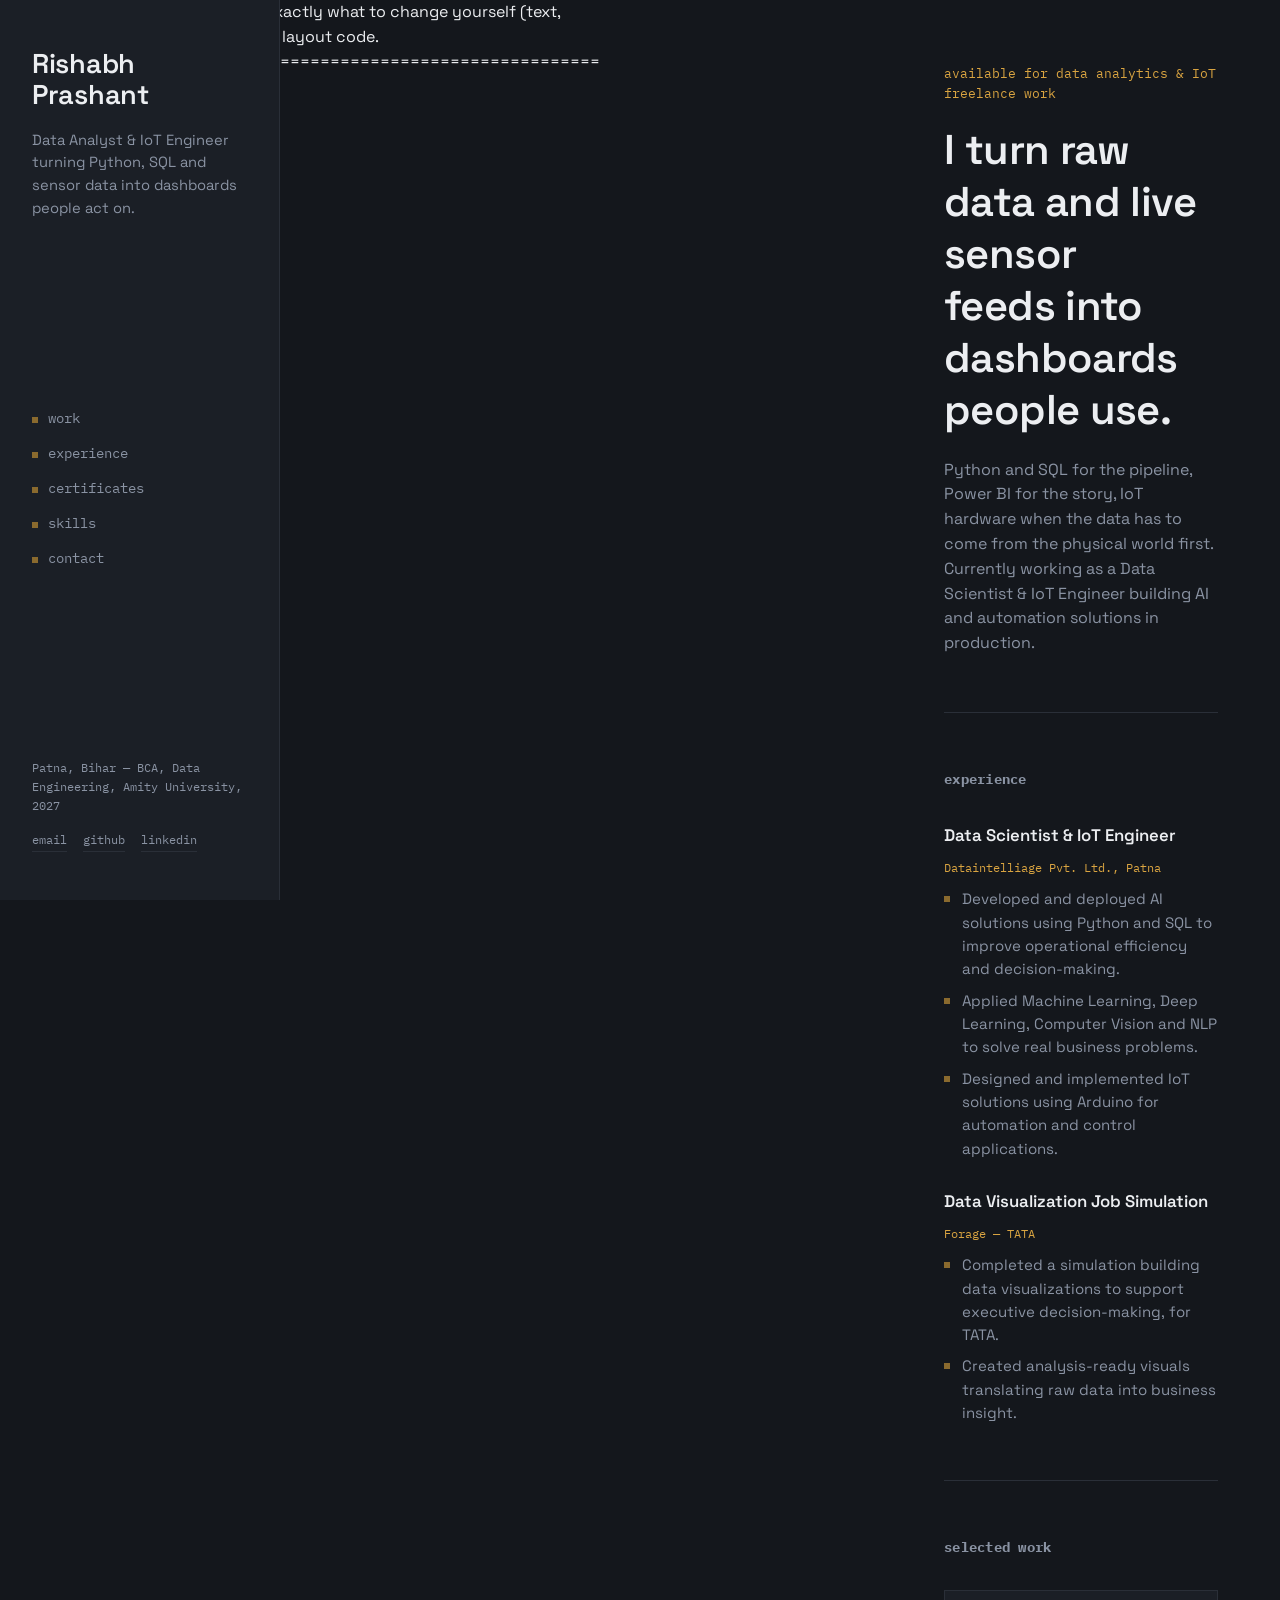
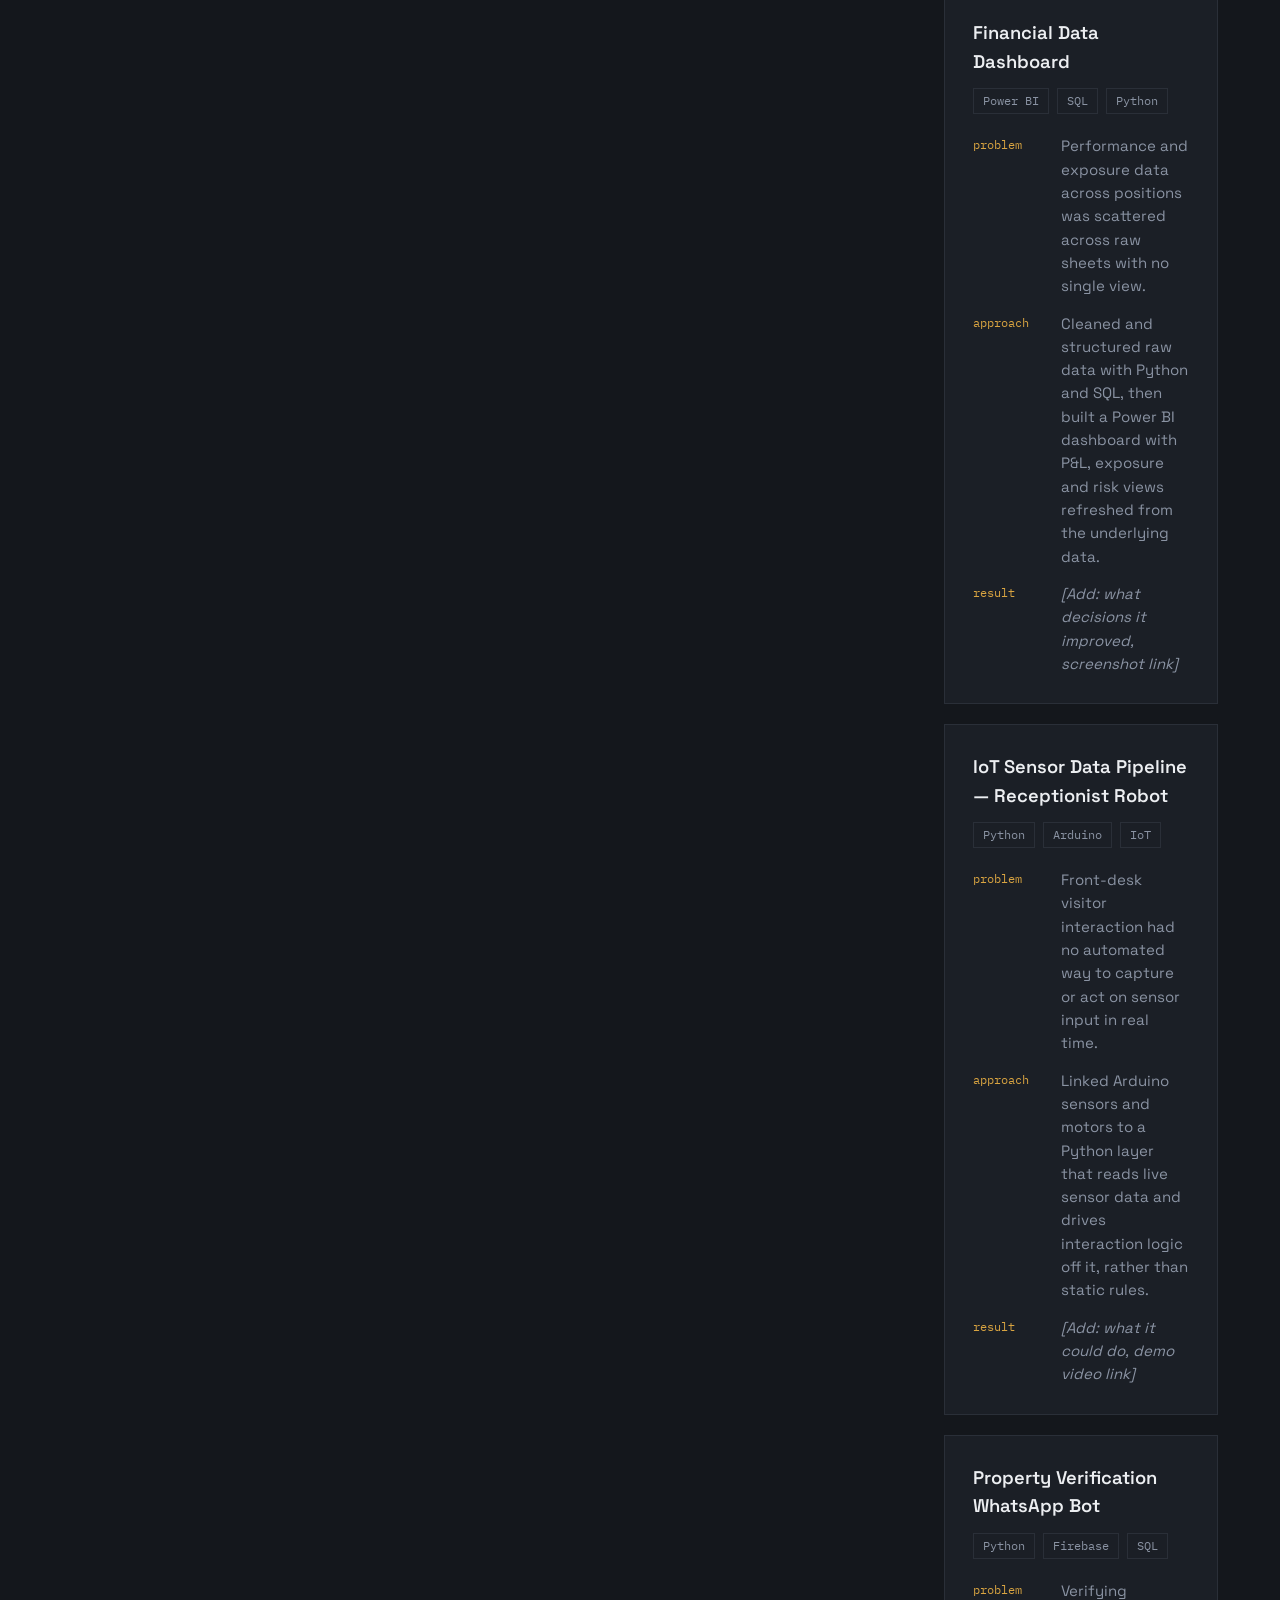
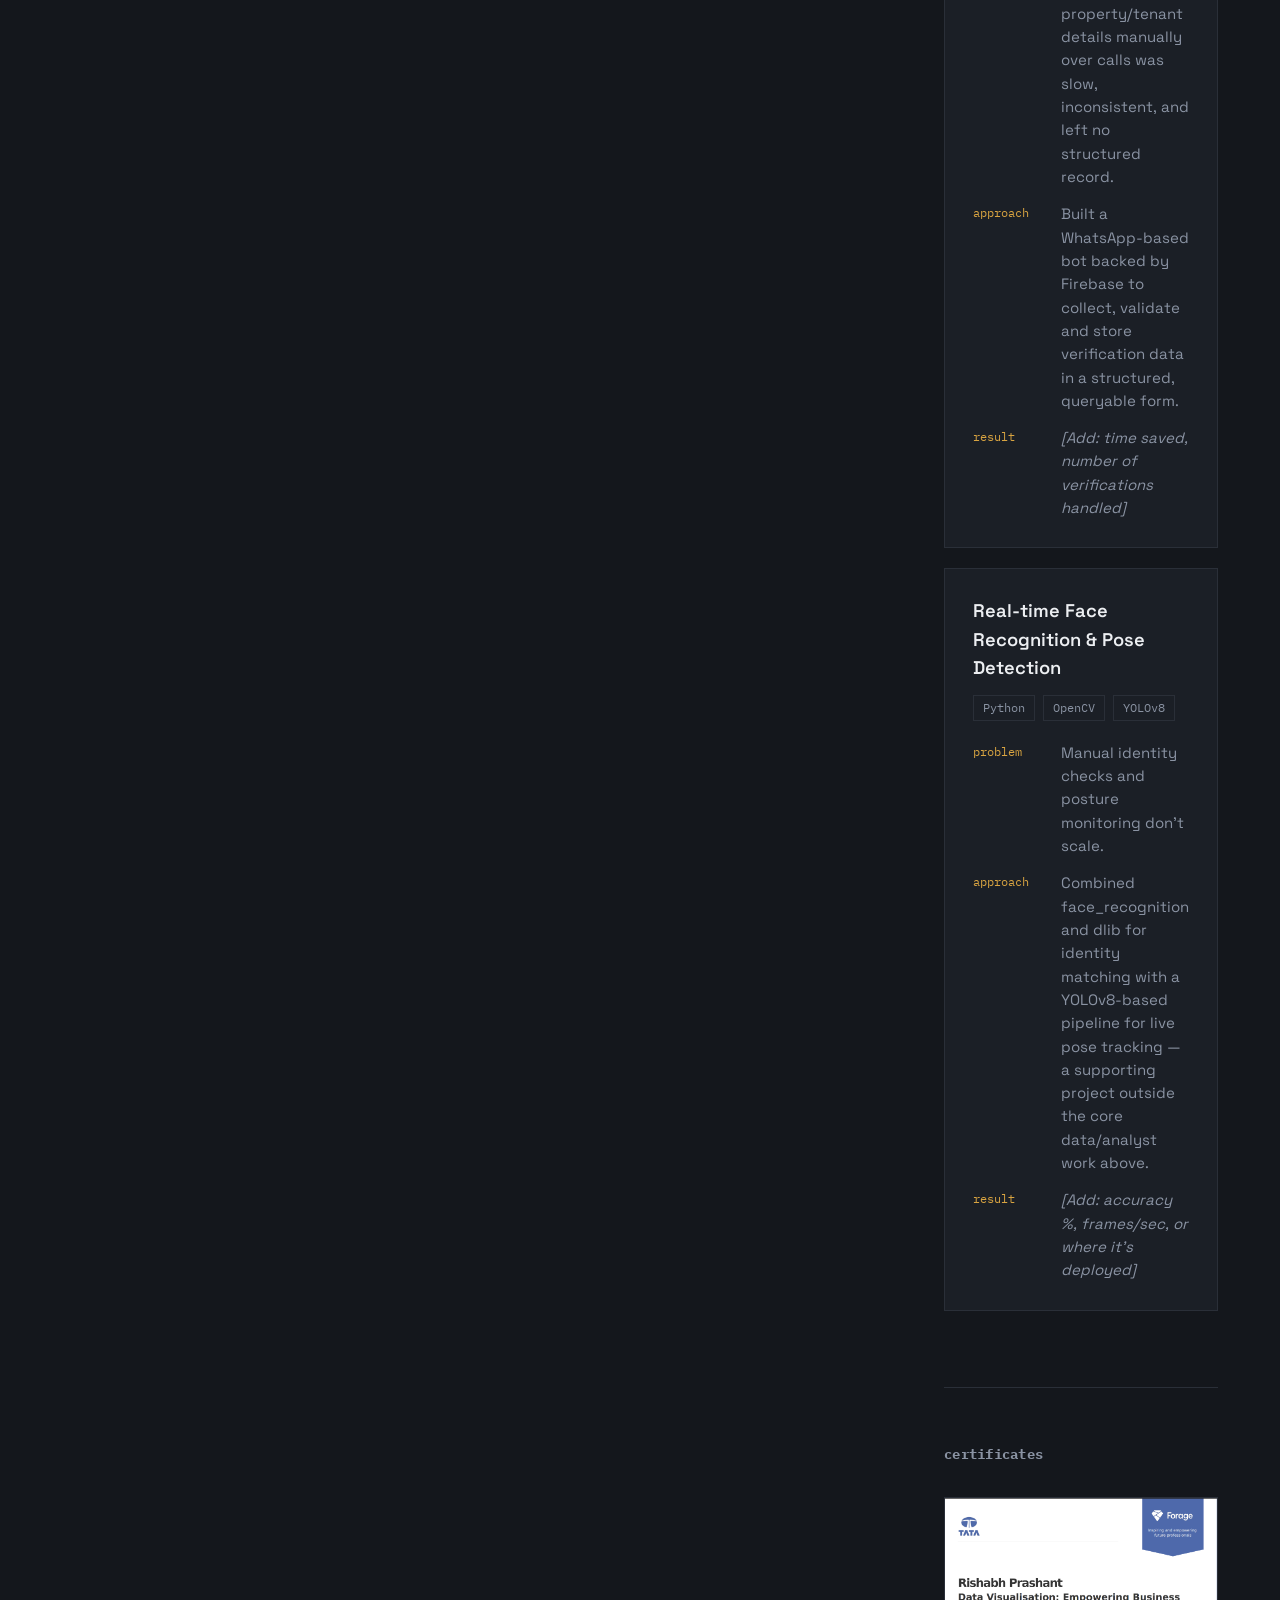
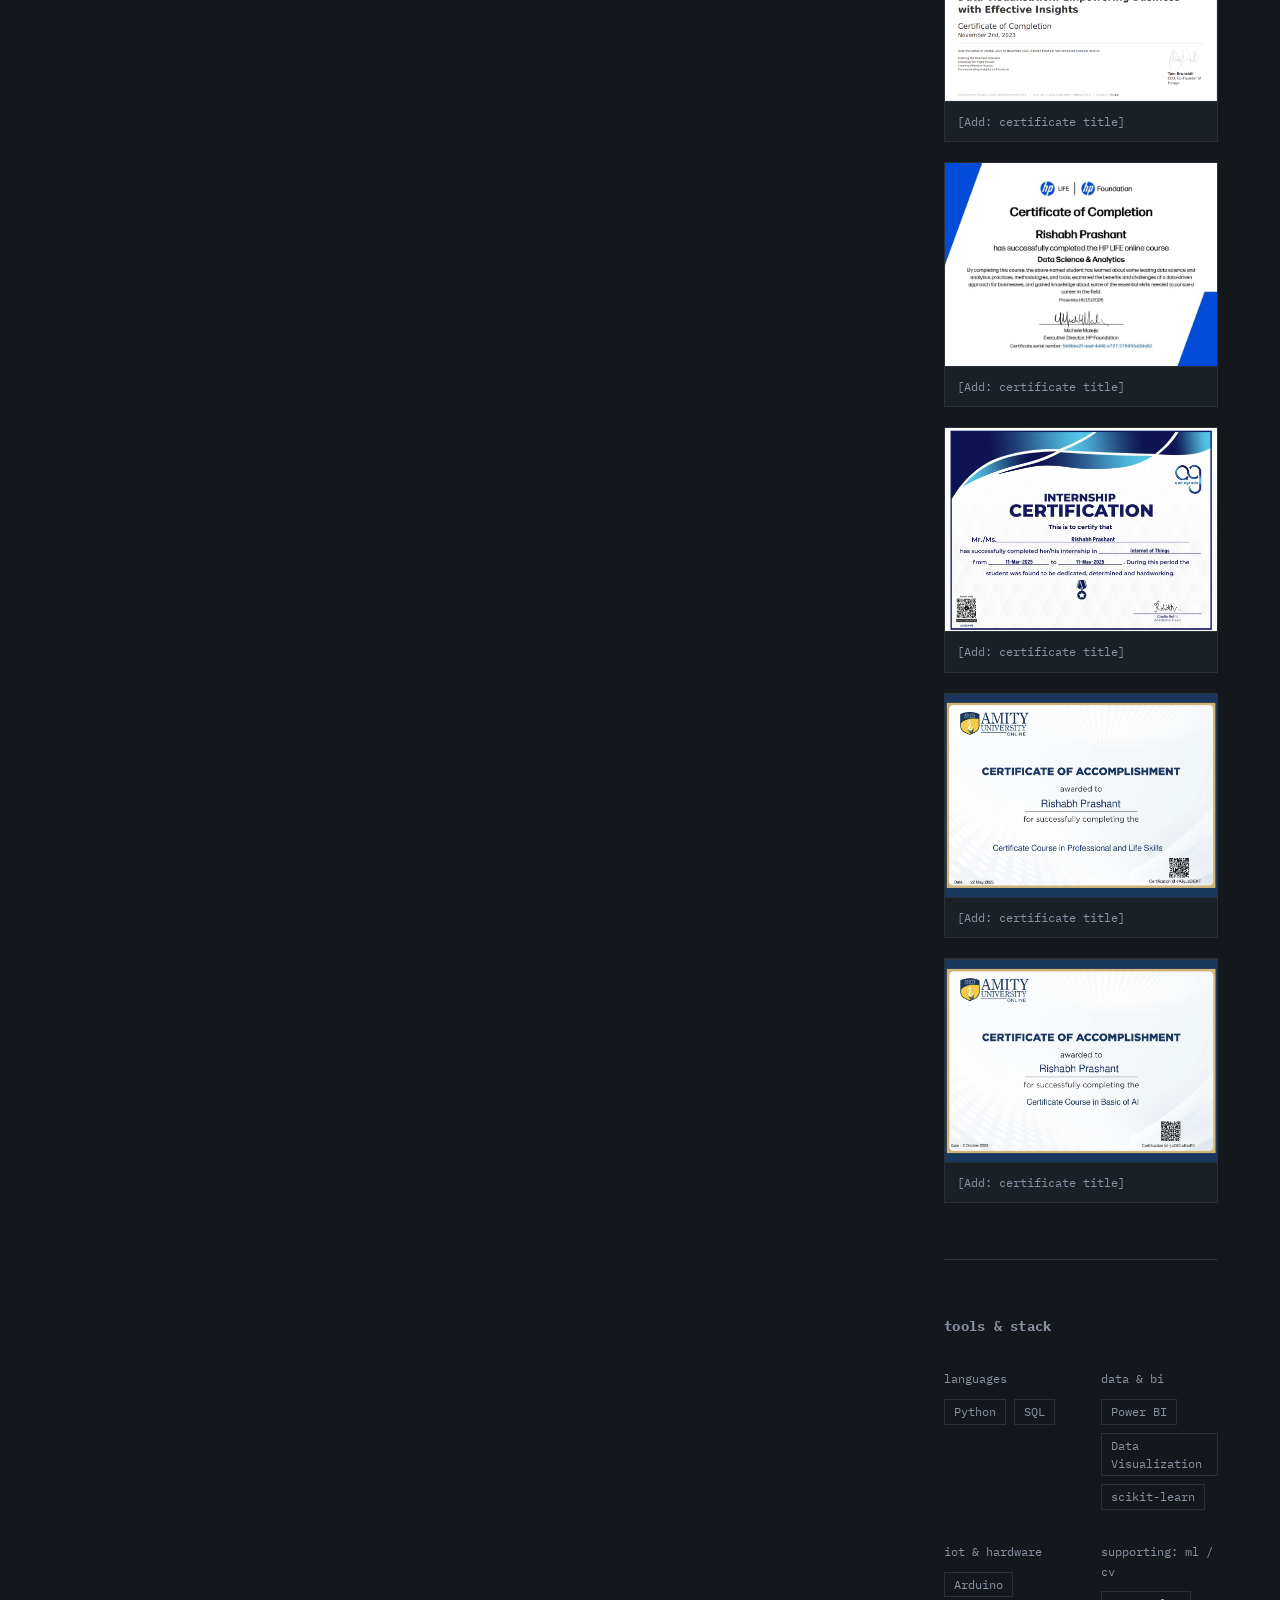
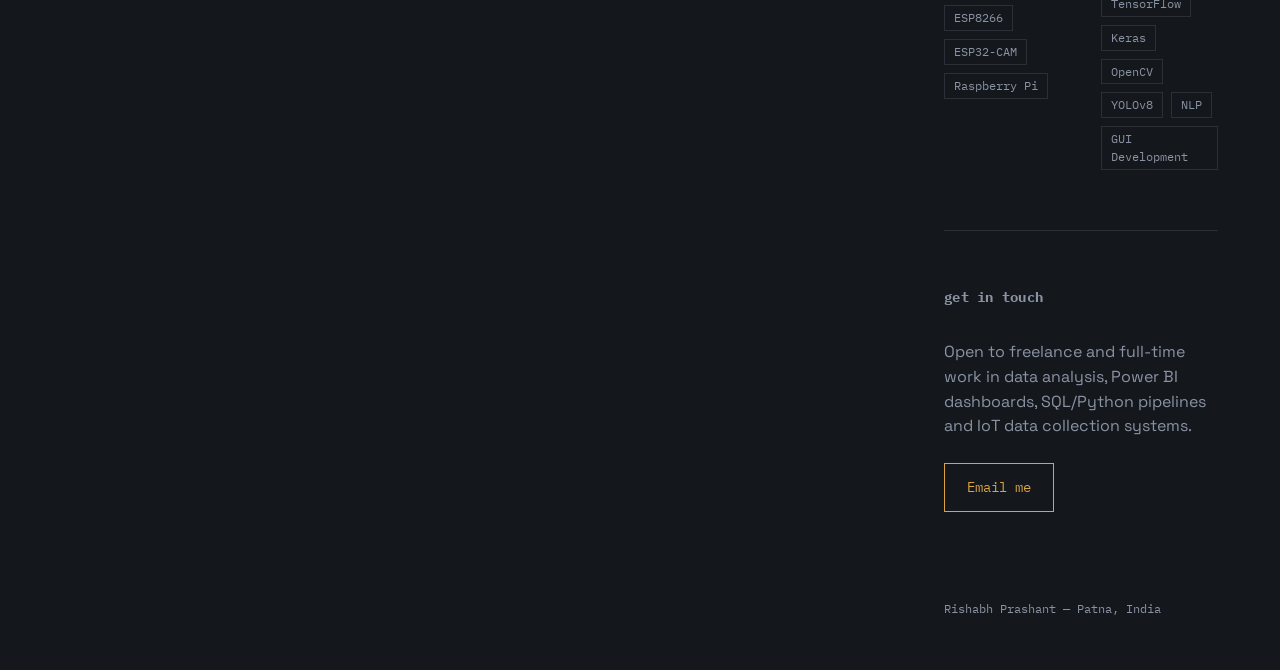
==== index.html @ 541476f4 "Update index.html" ====
<!DOCTYPE html>
<html lang="en">
<head>
<meta charset="UTF-8">
<meta name="viewport" content="width=device-width, initial-scale=1.0">
<title>Rishabh Prashant — Data Analyst | Python, SQL, Power BI, IoT</title>
<link rel="preconnect" href="https://fonts.googleapis.com">
<link href="https://fonts.googleapis.com/css2?family=Space+Grotesk:wght@400;500;600;700&family=IBM+Plex+Mono:wght@400;500&display=swap" rel="stylesheet">
<link rel="stylesheet" href="style.css">
</head>
<body>

<!--
  ============================================================
  HOW THIS FILE IS ORGANIZED (read this once):

  1. SIDEBAR         -> your name, tagline, contact links, resume
  2. HERO             -> the big intro line
  3. EXPERIENCE       -> your work history (from resume)
  4. WORK / PROJECTS  -> project case studies
  5. CERTIFICATES     -> image gallery, 5 slots ready to use
  6. SKILL           -> your tool/skill tags
  7. CONTACT          -> final CTA

  Every section below has a comment like:
      <!-- EDIT: ... -->
  Look for "EDIT:" comments to find exactly what to change
  yourself (text, links, new images) without touching layout code.
  ============================================================
-->

<button class="nav-toggle" id="navToggle" aria-label="Toggle navigation">☰</button>

<!-- ================= 1. SIDEBAR ================= -->
<aside class="sidebar" id="sidebar">
  <div class="sidebar-top">
    <!-- EDIT: your name -->
    <h1 class="name">Rishabh<br>Prashant</h1>
    <!-- EDIT: one-line tagline, keep it short -->
    <p class="tagline">Data Analyst &amp; IoT Engineer turning Python, SQL and sensor data into dashboards people act on.</p>
  </div>

  <nav class="side-nav">
    <a href="#work">work</a>
    <a href="#experience">experience</a>
    <a href="#certificates">certificates</a>
    <a href="#skills">skills</a>
    <a href="#contact">contact</a>
  </nav>

  <div class="sidebar-bottom">
    <!-- EDIT: location / education line -->
    <p class="loc">Patna, Bihar — BCA, Data Engineering, Amity University, 2027</p>
    <!-- EDIT: contact links. Replace the email/github/linkedin values only -->
    <div class="social-row">
      <a href="rishabhprashant26@gmail.com">email</a>
      <a href="https://github.com/rishabhprashant26" target="_blank" rel="noopener">github</a>
      <a href="https://linkedin.com/in/rishabh-prashant-b7571429a" target="_blank" rel="noopener">linkedin</a>
    </div>
    <!-- EDIT: if you upload your resume PDF into the repo (e.g. as resume.pdf),
         uncomment the line below and it will show a resume download link -->
    <!-- <a class="resume-link" href="resume.pdf" target="_blank">download resume</a> -->
  </div>
</aside>

<main class="content">

  <!-- ================= 2. HERO ================= -->
  <section class="hero" id="top">
    <p class="hero-eyebrow">available for data analytics &amp; IoT freelance work</p>
    <!-- EDIT: main headline -->
    <h2 class="hero-line">I turn raw data and live sensor<br>feeds into dashboards people use.</h2>
    <p class="hero-sub">Python and SQL for the pipeline, Power BI for the story, IoT hardware when the data has to come from the physical world first. Currently working as a Data Scientist &amp; IoT Engineer building AI and automation solutions in production.</p>
  </section>

  <!-- ================= 3. EXPERIENCE ================= -->
  <!-- EDIT: this whole section is pulled from your resume. Update wording, dates
       or add a new job by copying one .exp-item block and changing its content. -->
  <section class="section" id="experience">
    <h3 class="section-heading">experience</h3>

    <article class="exp-item">
      <div class="exp-head">
        <h4>Data Scientist &amp; IoT Engineer</h4>
        <span class="exp-org">Dataintelliage Pvt. Ltd., Patna</span>
      </div>
      <ul class="exp-list">
        <li>Developed and deployed AI solutions using Python and SQL to improve operational efficiency and decision-making.</li>
        <li>Applied Machine Learning, Deep Learning, Computer Vision and NLP to solve real business problems.</li>
        <li>Designed and implemented IoT solutions using Arduino for automation and control applications.</li>
      </ul>
    </article>

    <article class="exp-item">
      <div class="exp-head">
        <h4>Data Visualization Job Simulation</h4>
        <span class="exp-org">Forage — TATA</span>
      </div>
      <ul class="exp-list">
        <li>Completed a simulation building data visualizations to support executive decision-making, for TATA.</li>
        <li>Created analysis-ready visuals translating raw data into business insight.</li>
      </ul>
    </article>
  </section>

  <!-- ================= 4. WORK / PROJECTS ================= -->
  <section class="section" id="work">
    <h3 class="section-heading">selected work</h3>

    <!-- EDIT: each project below follows problem / approach / result.
         Replace the [Add: ...] lines with real numbers or outcomes. -->

    <article class="project">
      <div class="project-head">
        <h4>Financial Data Dashboard</h4>
        <div class="tag-row">
          <span class="tag">Power BI</span><span class="tag">SQL</span><span class="tag">Python</span>
        </div>
      </div>
      <div class="project-body">
        <div class="pblock"><span class="plabel">problem</span><p>Performance and exposure data across positions was scattered across raw sheets with no single view.</p></div>
        <div class="pblock"><span class="plabel">approach</span><p>Cleaned and structured raw data with Python and SQL, then built a Power BI dashboard with P&amp;L, exposure and risk views refreshed from the underlying data.</p></div>
        <div class="pblock"><span class="plabel">result</span><p class="editable">[Add: what decisions it improved, screenshot link]</p></div>
      </div>
    </article>

    <article class="project">
      <div class="project-head">
        <h4>IoT Sensor Data Pipeline — Receptionist Robot</h4>
        <div class="tag-row">
          <span class="tag">Python</span><span class="tag">Arduino</span><span class="tag">IoT</span>
        </div>
      </div>
      <div class="project-body">
        <div class="pblock"><span class="plabel">problem</span><p>Front-desk visitor interaction had no automated way to capture or act on sensor input in real time.</p></div>
        <div class="pblock"><span class="plabel">approach</span><p>Linked Arduino sensors and motors to a Python layer that reads live sensor data and drives interaction logic off it, rather than static rules.</p></div>
        <div class="pblock"><span class="plabel">result</span><p class="editable">[Add: what it could do, demo video link]</p></div>
      </div>
    </article>

    <article class="project">
      <div class="project-head">
        <h4>Property Verification WhatsApp Bot</h4>
        <div class="tag-row">
          <span class="tag">Python</span><span class="tag">Firebase</span><span class="tag">SQL</span>
        </div>
      </div>
      <div class="project-body">
        <div class="pblock"><span class="plabel">problem</span><p>Verifying property/tenant details manually over calls was slow, inconsistent, and left no structured record.</p></div>
        <div class="pblock"><span class="plabel">approach</span><p>Built a WhatsApp-based bot backed by Firebase to collect, validate and store verification data in a structured, queryable form.</p></div>
        <div class="pblock"><span class="plabel">result</span><p class="editable">[Add: time saved, number of verifications handled]</p></div>
      </div>
    </article>

    <article class="project">
      <div class="project-head">
        <h4>Real-time Face Recognition &amp; Pose Detection</h4>
        <div class="tag-row">
          <span class="tag">Python</span><span class="tag">OpenCV</span><span class="tag">YOLOv8</span>
        </div>
      </div>
      <div class="project-body">
        <div class="pblock"><span class="plabel">problem</span><p>Manual identity checks and posture monitoring don't scale.</p></div>
        <div class="pblock"><span class="plabel">approach</span><p>Combined face_recognition and dlib for identity matching with a YOLOv8-based pipeline for live pose tracking — a supporting project outside the core data/analyst work above.</p></div>
        <div class="pblock"><span class="plabel">result</span><p class="editable">[Add: accuracy %, frames/sec, or where it's deployed]</p></div>
      </div>
    </article>

  </section>

  <!-- ================= 5. CERTIFICATES ================= -->
  <!--
    EDIT THIS SECTION YOURSELF TO ADD IMAGES:
    1. Upload your certificate images into an "images" folder in this repo
       (e.g. images/cert1.png, images/cert2.png ...)
    2. Below there are 5 ready-made <figure> blocks. For each one, change:
         src="images/cert1.png"   -> your actual uploaded file name
         alt="Certificate 1"      -> a short real description
         <figcaption>...</figcaption> -> the certificate's real title
    3. To ADD MORE than 5, just copy one whole <figure class="cert-card">...</figure>
       block, paste it below the last one, and update src/alt/figcaption.
       You do not need to touch style.css — new cards will style automatically.
  -->
  <section class="section" id="certificates">
    <h3 class="section-heading">certificates</h3>
    <div class="cert-grid">

      <figure class="cert-card">
        <img src="images/cert1.png" alt="Certificate 1" loading="lazy">
        <figcaption>[Add: certificate title]</figcaption>
      </figure>

      <figure class="cert-card">
        <img src="images/cert2.jpg" alt="Certificate 2" loading="lazy">
        <figcaption>[Add: certificate title]</figcaption>
      </figure>

      <figure class="cert-card">
        <img src="images/cert3.jpg" alt="Certificate 3" loading="lazy">
        <figcaption>[Add: certificate title]</figcaption>
      </figure>

      <figure class="cert-card">
        <img src="images/cert4.png" alt="Certificate 4" loading="lazy">
        <figcaption>[Add: certificate title]</figcaption>
      </figure>

      <figure class="cert-card">
        <img src="images/cert5.png" alt="Certificate 5" loading="lazy">
        <figcaption>[Add: certificate title]</figcaption>
      </figure>

      <!-- Copy a <figure class="cert-card">...</figure> block above this line to add a 6th, 7th, etc. -->

    </div>
  </section>

  <!-- ================= 6. SKILLS ================= -->
  <section class="section" id="skills">
    <h3 class="section-heading">tools &amp; stack</h3>
    <div class="skills-grid">
      <div class="skill-group">
        <span class="skill-cat">languages</span>
        <div class="tag-row"><span class="tag">Python</span><span class="tag">SQL</span></div>
      </div>
      <div class="skill-group">
        <span class="skill-cat">data &amp; bi</span>
        <div class="tag-row"><span class="tag">Power BI</span><span class="tag">Data Visualization</span><span class="tag">scikit-learn</span></div>
      </div>
      <div class="skill-group">
        <span class="skill-cat">iot &amp; hardware</span>
        <div class="tag-row"><span class="tag">Arduino</span><span class="tag">ESP8266</span><span class="tag">ESP32-CAM</span><span class="tag">Raspberry Pi</span></div>
      </div>
      <div class="skill-group">
        <span class="skill-cat">supporting: ml / cv</span>
        <div class="tag-row"><span class="tag">TensorFlow</span><span class="tag">Keras</span><span class="tag">OpenCV</span><span class="tag">YOLOv8</span><span class="tag">NLP</span><span class="tag">GUI Development</span></div>
      </div>
    </div>
  </section>

  <!-- ================= 7. CONTACT ================= -->
  <section class="section contact" id="contact">
    <h3 class="section-heading">get in touch</h3>
    <!-- EDIT: contact blurb -->
    <p class="contact-copy">Open to freelance and full-time work in data analysis, Power BI dashboards, SQL/Python pipelines and IoT data collection systems.</p>
    <a class="cta" href="mailto:rishabhprashant26@gmail.com">Email me</a>
  </section>

  <footer class="footer">
    <p>Rishabh Prashant — Patna, India</p>
  </footer>

</main>

<script src="script.js"></script>
</body>
</html>
---- style.css ----
/*
  EDIT GUIDE:
  - Colors are all controlled from the :root block below — change --accent
    to change the theme's highlight color everywhere at once.
  - Section styles are grouped and labeled with comments (Sidebar, Hero,
    Projects, Certificates, etc.) matching the sections in index.html.
  - You should NOT need to touch this file to add images/certificates —
    that's handled in index.html. Only edit here for visual/layout changes.
*/

:root {
  --bg: #14171c;
  --bg-panel: #1b1f26;
  --border: #2a2f38;
  --text: #eceef1;
  --text-muted: #8a93a3;
  --accent: #d9a441;
  --accent-dim: #8a6a2e;
  --font-display: 'Space Grotesk', sans-serif;
  --font-mono: 'IBM Plex Mono', monospace;
}

* { box-sizing: border-box; margin: 0; padding: 0; }

html { scroll-behavior: smooth; }

body {
  background: var(--bg);
  color: var(--text);
  font-family: var(--font-display);
  line-height: 1.55;
  display: flex;
  min-height: 100vh;
}

::selection { background: var(--accent); color: #14171c; }

a { color: inherit; text-decoration: none; }

/* ---------- Sidebar ---------- */

.sidebar {
  position: fixed;
  top: 0;
  left: 0;
  width: 280px;
  height: 100vh;
  background: var(--bg-panel);
  border-right: 1px solid var(--border);
  padding: 48px 32px;
  display: flex;
  flex-direction: column;
  justify-content: space-between;
  z-index: 10;
}

.name {
  font-size: 1.7rem;
  font-weight: 600;
  line-height: 1.15;
  letter-spacing: -0.01em;
}

.tagline {
  margin-top: 18px;
  font-size: 0.92rem;
  color: var(--text-muted);
  max-width: 26ch;
}

.side-nav {
  display: flex;
  flex-direction: column;
  gap: 14px;
  font-family: var(--font-mono);
  font-size: 0.85rem;
  color: var(--text-muted);
}

.side-nav a {
  position: relative;
  width: fit-content;
  transition: color 0.15s ease;
}

.side-nav a:hover { color: var(--accent); }

.side-nav a::before {
  content: "";
  display: inline-block;
  width: 6px;
  height: 6px;
  background: var(--accent-dim);
  margin-right: 10px;
  vertical-align: middle;
}

.sidebar-bottom { font-family: var(--font-mono); font-size: 0.78rem; color: var(--text-muted); }

.loc { margin-bottom: 14px; }

.social-row { display: flex; gap: 16px; }

.social-row a { border-bottom: 1px solid var(--border); padding-bottom: 2px; }
.social-row a:hover { color: var(--accent); border-color: var(--accent); }

/* ---------- Nav toggle (mobile) ---------- */

.nav-toggle {
  display: none;
  position: fixed;
  top: 20px;
  right: 20px;
  z-index: 20;
  background: var(--bg-panel);
  border: 1px solid var(--border);
  color: var(--text);
  width: 42px;
  height: 42px;
  font-size: 1.1rem;
  cursor: pointer;
}

/* ---------- Main content ---------- */

.content {
  margin-left: 280px;
  padding: 64px 64px 40px;
  max-width: 780px;
}

.hero { padding-bottom: 56px; border-bottom: 1px solid var(--border); }

.hero-eyebrow {
  font-family: var(--font-mono);
  font-size: 0.8rem;
  color: var(--accent);
}

.hero-line {
  margin-top: 20px;
  font-size: clamp(1.7rem, 3.4vw, 2.6rem);
  font-weight: 600;
  line-height: 1.25;
  letter-spacing: -0.015em;
  max-width: 20ch;
}

.hero-sub {
  margin-top: 22px;
  color: var(--text-muted);
  max-width: 52ch;
  font-size: 1rem;
}

.section { padding: 56px 0; border-bottom: 1px solid var(--border); }

.section:last-of-type { border-bottom: none; }

.section-heading {
  font-family: var(--font-mono);
  font-size: 0.85rem;
  color: var(--text-muted);
  margin-bottom: 32px;
  letter-spacing: 0.02em;
}

/* ---------- Projects ---------- */

.project {
  border: 1px solid var(--border);
  padding: 28px;
  margin-bottom: 20px;
  background: var(--bg-panel);
}

.project-head h4 {
  font-size: 1.15rem;
  font-weight: 600;
  margin-bottom: 12px;
}

.tag-row { display: flex; flex-wrap: wrap; gap: 8px; margin-bottom: 4px; }

.tag {
  font-family: var(--font-mono);
  font-size: 0.72rem;
  color: var(--text-muted);
  border: 1px solid var(--border);
  padding: 3px 9px;
}

.project-body { margin-top: 20px; display: flex; flex-direction: column; gap: 14px; }

.pblock { display: flex; gap: 16px; }

.plabel {
  font-family: var(--font-mono);
  font-size: 0.72rem;
  color: var(--accent);
  min-width: 72px;
  padding-top: 2px;
  flex-shrink: 0;
}

.pblock p { color: var(--text-muted); font-size: 0.94rem; }

.editable { color: var(--accent-dim); font-style: italic; }

/* ---------- Skills ---------- */

.skills-grid {
  display: grid;
  grid-template-columns: 1fr 1fr;
  gap: 28px 40px;
}

.skill-group { display: flex; flex-direction: column; gap: 10px; }

.skill-cat {
  font-family: var(--font-mono);
  font-size: 0.78rem;
  color: var(--text-muted);
}

/* ---------- Experience ---------- */
/* EDIT: only if you want to change spacing/appearance — text edits happen in index.html */

.exp-item { margin-bottom: 28px; }

.exp-item:last-child { margin-bottom: 0; }

.exp-head {
  display: flex;
  flex-wrap: wrap;
  align-items: baseline;
  gap: 10px;
  margin-bottom: 10px;
}

.exp-head h4 { font-size: 1.05rem; font-weight: 600; }

.exp-org {
  font-family: var(--font-mono);
  font-size: 0.78rem;
  color: var(--accent);
}

.exp-list { list-style: none; display: flex; flex-direction: column; gap: 8px; }

.exp-list li {
  color: var(--text-muted);
  font-size: 0.94rem;
  padding-left: 18px;
  position: relative;
}

.exp-list li::before {
  content: "";
  position: absolute;
  left: 0;
  top: 9px;
  width: 6px;
  height: 6px;
  background: var(--accent-dim);
}

/* ---------- Certificates ---------- */
/* EDIT: this styles ALL .cert-card figures automatically — new ones you add
   in index.html will look right without touching this file. */

.cert-grid {
  display: grid;
  grid-template-columns: repeat(auto-fill, minmax(200px, 1fr));
  gap: 20px;
}

.cert-card {
  border: 1px solid var(--border);
  background: var(--bg-panel);
  overflow: hidden;
}

.cert-card img {
  display: block;
  width: 100%;
  aspect-ratio: 4 / 3;
  object-fit: cover;
  border-bottom: 1px solid var(--border);
  background: var(--bg);
}

.cert-card figcaption {
  font-family: var(--font-mono);
  font-size: 0.78rem;
  color: var(--text-muted);
  padding: 10px 12px;
}

/* ---------- Resume link ---------- */

.resume-link {
  display: inline-block;
  margin-top: 14px;
  font-family: var(--font-mono);
  font-size: 0.78rem;
  color: var(--accent);
  border-bottom: 1px solid var(--accent-dim);
}

/* ---------- Contact ---------- */

.contact-copy { color: var(--text-muted); margin-bottom: 24px; max-width: 50ch; }

.cta {
  display: inline-block;
  font-family: var(--font-mono);
  font-size: 0.9rem;
  border: 1px solid var(--accent);
  color: var(--accent);
  padding: 12px 22px;
  transition: background 0.15s ease, color 0.15s ease;
}

.cta:hover { background: var(--accent); color: #14171c; }

.footer {
  padding: 32px 0 12px;
  font-family: var(--font-mono);
  font-size: 0.75rem;
  color: var(--text-muted);
}

/* ---------- Responsive ---------- */

@media (max-width: 880px) {
  .sidebar {
    transform: translateX(-100%);
    transition: transform 0.2s ease;
    width: 240px;
  }

  .sidebar.open { transform: translateX(0); }

  .nav-toggle { display: block; }

  .content { margin-left: 0; padding: 88px 24px 40px; }

  .skills-grid { grid-template-columns: 1fr; }

  .pblock { flex-direction: column; gap: 4px; }
}
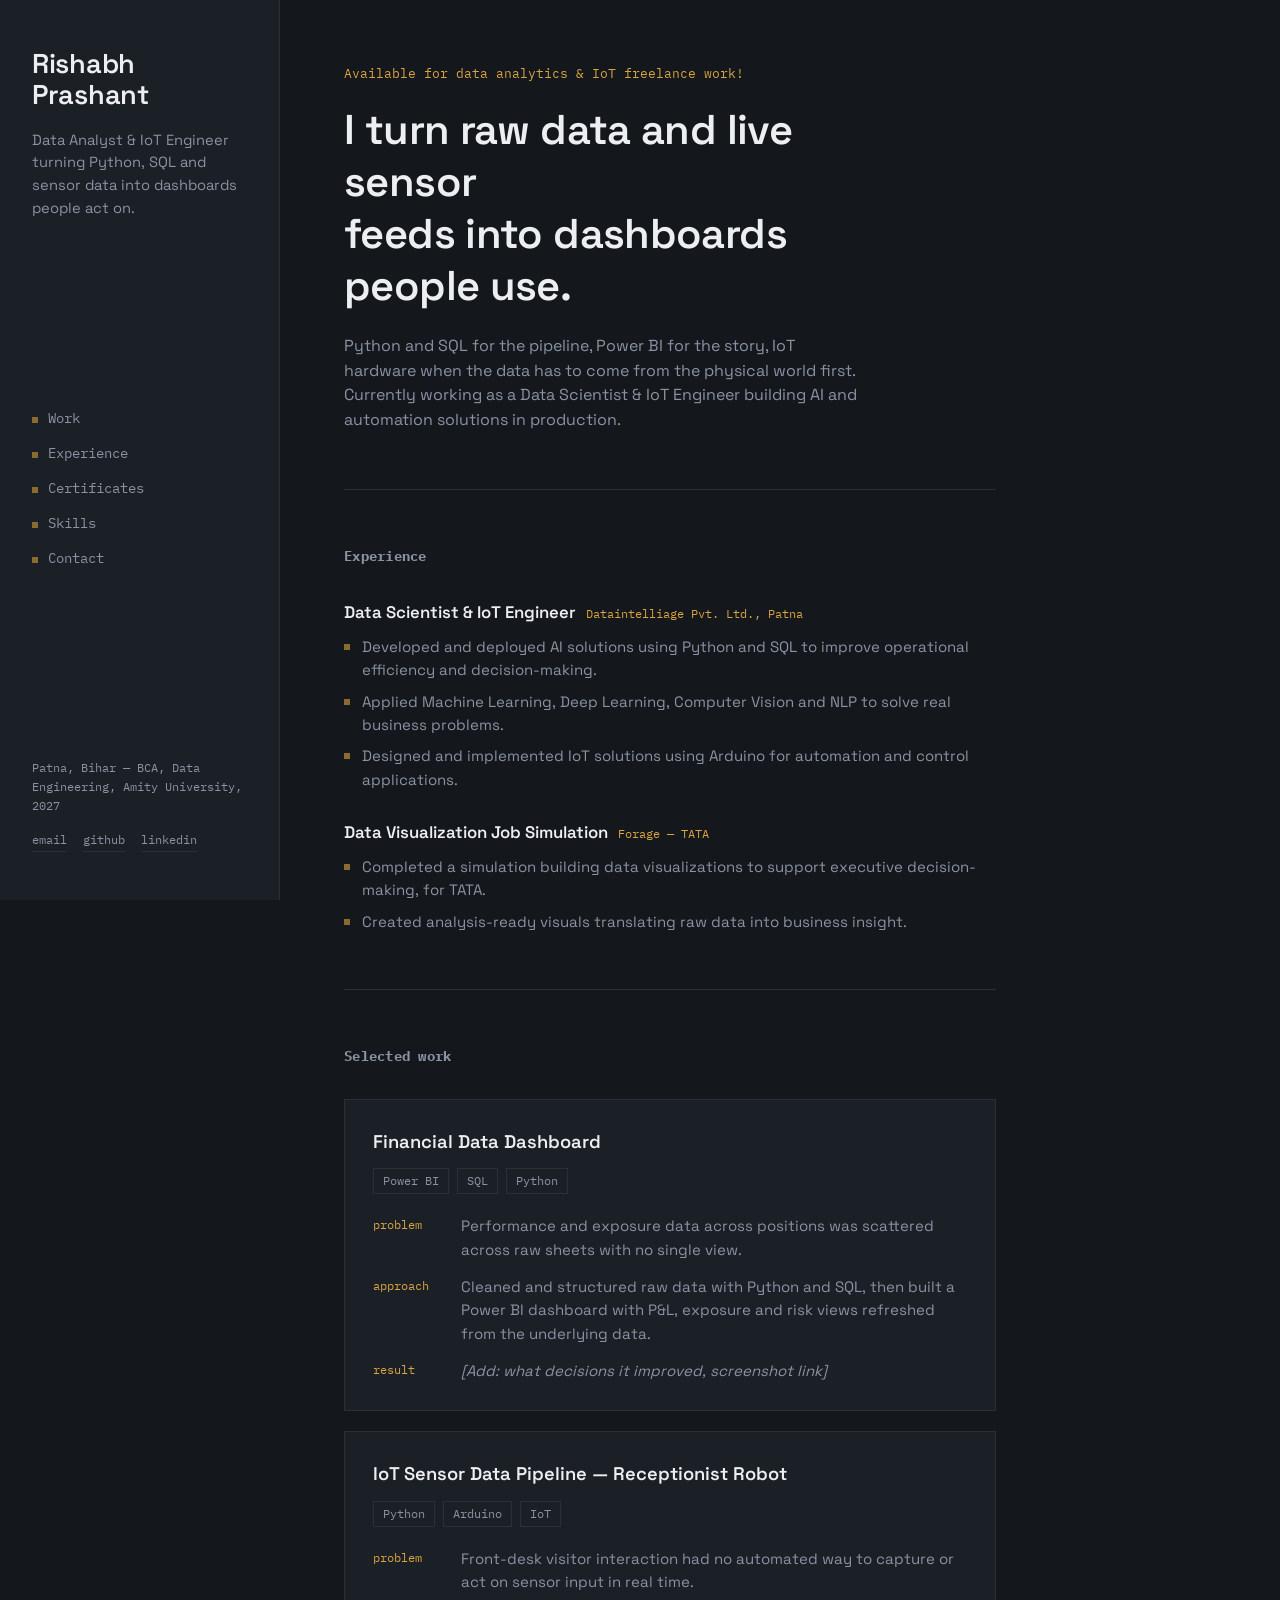
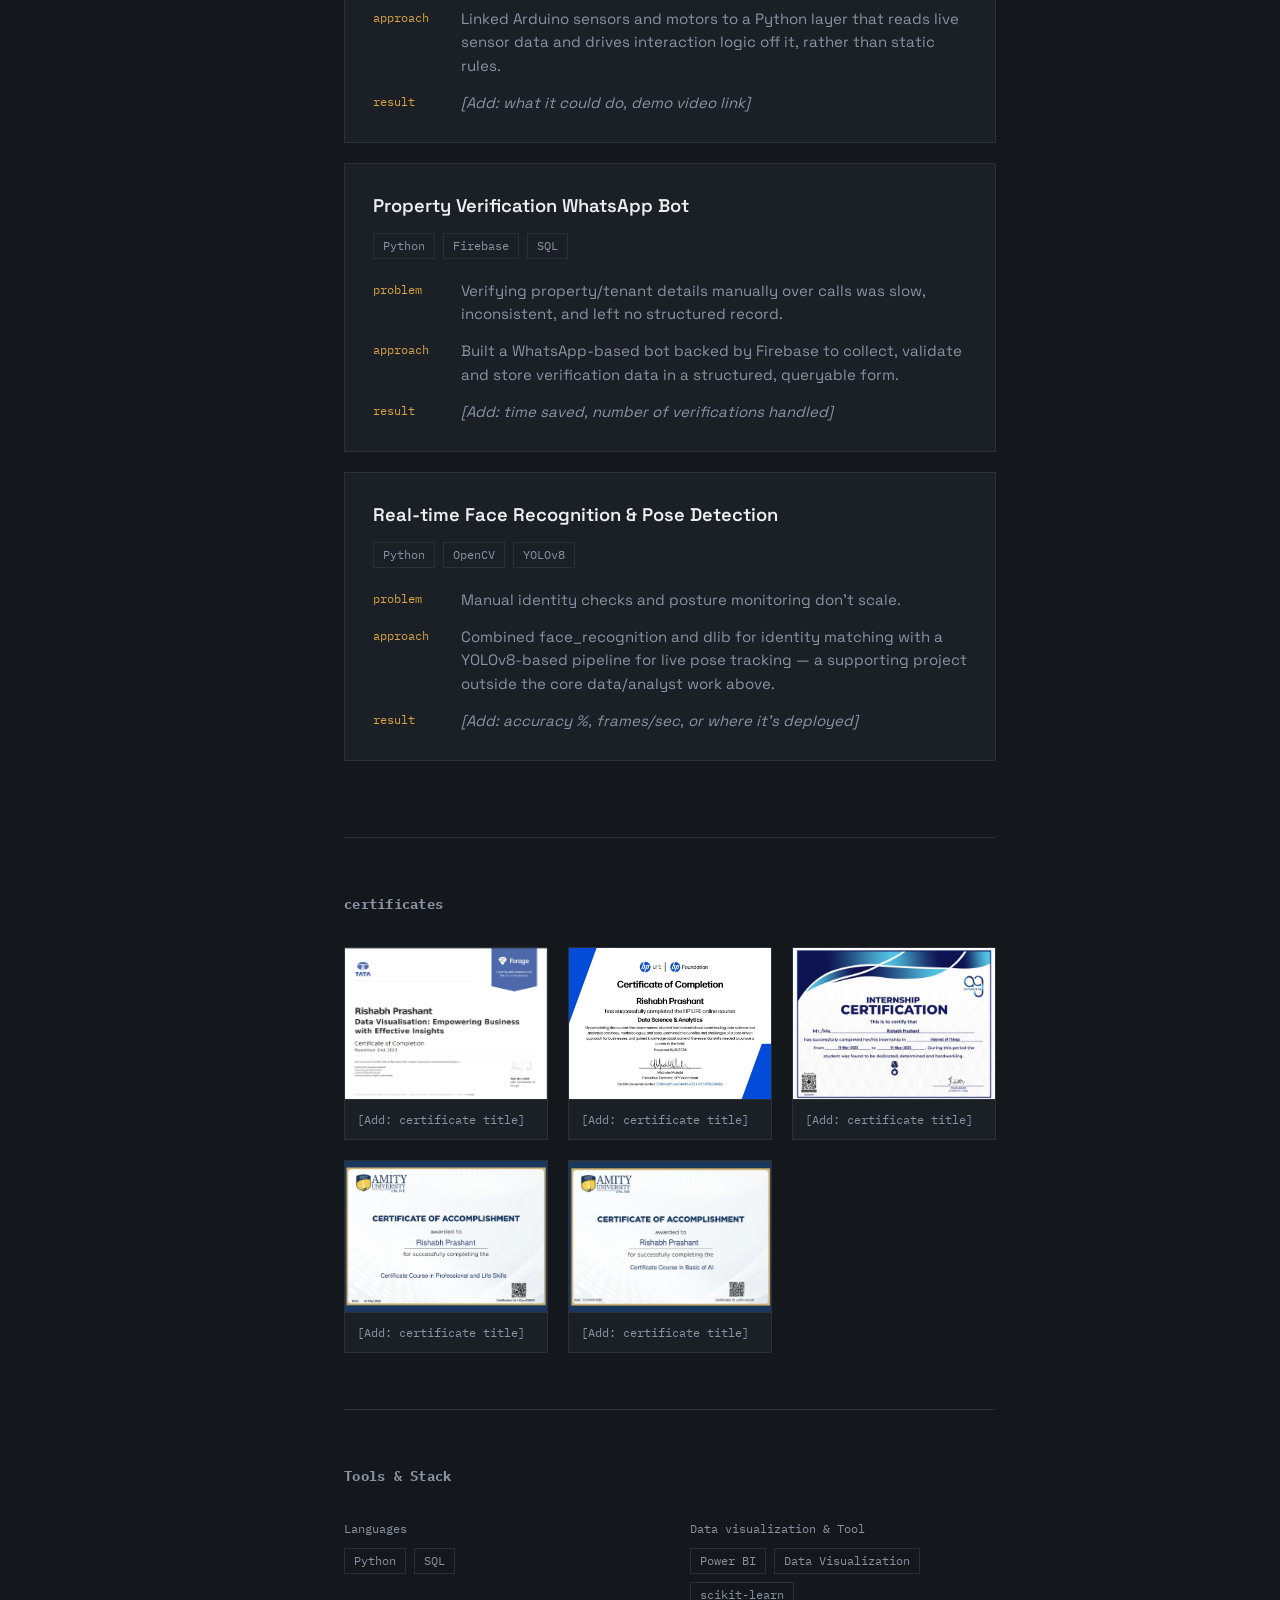
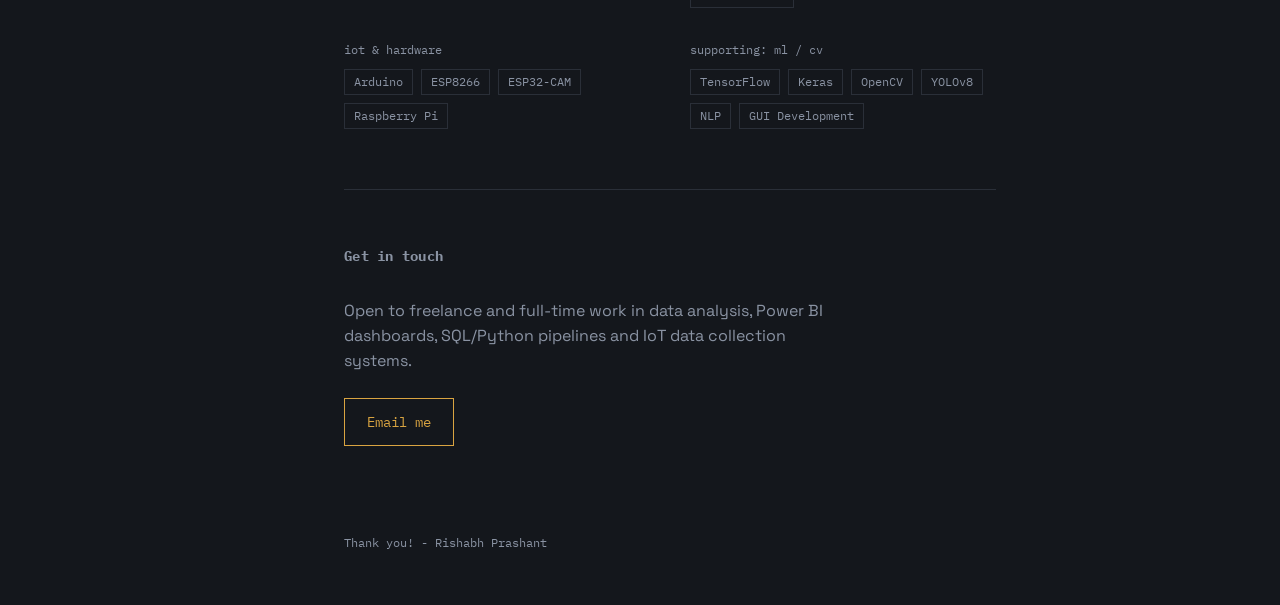
==== commit 58bd3e5b: "Rename indexupdated.html to index.html" ====
--- a/index.html
+++ b/index.html
@@ -19,11 +19,10 @@
   3. EXPERIENCE       -> your work history (from resume)
   4. WORK / PROJECTS  -> project case studies
   5. CERTIFICATES     -> image gallery, 5 slots ready to use
-  6. SKILL           -> your tool/skill tags
+  6. SKILLS           -> your tool/skill tags
   7. CONTACT          -> final CTA
 
-  Every section below has a comment like:
-      <!-- EDIT: ... -->
+  Every section below has a comment starting with the word EDIT.
   Look for "EDIT:" comments to find exactly what to change
   yourself (text, links, new images) without touching layout code.
   ============================================================
@@ -41,11 +40,11 @@
   </div>
 
   <nav class="side-nav">
-    <a href="#work">work</a>
-    <a href="#experience">experience</a>
-    <a href="#certificates">certificates</a>
-    <a href="#skills">skills</a>
-    <a href="#contact">contact</a>
+    <a href="#work">Work</a>
+    <a href="#experience">Experience</a>
+    <a href="#certificates">Certificates</a>
+    <a href="#skills">Skills</a>
+    <a href="#contact">Contact</a>
   </nav>
 
   <div class="sidebar-bottom">
@@ -67,7 +66,7 @@
 
   <!-- ================= 2. HERO ================= -->
   <section class="hero" id="top">
-    <p class="hero-eyebrow">available for data analytics &amp; IoT freelance work</p>
+    <p class="hero-eyebrow">Available for data analytics &amp; IoT freelance work!</p>
     <!-- EDIT: main headline -->
     <h2 class="hero-line">I turn raw data and live sensor<br>feeds into dashboards people use.</h2>
     <p class="hero-sub">Python and SQL for the pipeline, Power BI for the story, IoT hardware when the data has to come from the physical world first. Currently working as a Data Scientist &amp; IoT Engineer building AI and automation solutions in production.</p>
@@ -77,7 +76,7 @@
   <!-- EDIT: this whole section is pulled from your resume. Update wording, dates
        or add a new job by copying one .exp-item block and changing its content. -->
   <section class="section" id="experience">
-    <h3 class="section-heading">experience</h3>
+    <h3 class="section-heading">Experience</h3>
 
     <article class="exp-item">
       <div class="exp-head">
@@ -105,7 +104,7 @@
 
   <!-- ================= 4. WORK / PROJECTS ================= -->
   <section class="section" id="work">
-    <h3 class="section-heading">selected work</h3>
+    <h3 class="section-heading">Selected work</h3>
 
     <!-- EDIT: each project below follows problem / approach / result.
          Replace the [Add: ...] lines with real numbers or outcomes. -->
@@ -191,12 +190,12 @@
       </figure>
 
       <figure class="cert-card">
-        <img src="images/cert2.jpg" alt="Certificate 2" loading="lazy">
-        <figcaption>[Add: certificate title]</figcaption>
-      </figure>
-
-      <figure class="cert-card">
-        <img src="images/cert3.jpg" alt="Certificate 3" loading="lazy">
+        <img src="images/cert2.png" alt="Certificate 2" loading="lazy">
+        <figcaption>[Add: certificate title]</figcaption>
+      </figure>
+
+      <figure class="cert-card">
+        <img src="images/cert3.png" alt="Certificate 3" loading="lazy">
         <figcaption>[Add: certificate title]</figcaption>
       </figure>
 
@@ -217,14 +216,14 @@
 
   <!-- ================= 6. SKILLS ================= -->
   <section class="section" id="skills">
-    <h3 class="section-heading">tools &amp; stack</h3>
+    <h3 class="section-heading">Tools &amp; Stack</h3>
     <div class="skills-grid">
       <div class="skill-group">
-        <span class="skill-cat">languages</span>
+        <span class="skill-cat">Languages</span>
         <div class="tag-row"><span class="tag">Python</span><span class="tag">SQL</span></div>
       </div>
       <div class="skill-group">
-        <span class="skill-cat">data &amp; bi</span>
+        <span class="skill-cat">Data visualization &amp; Tool</span>
         <div class="tag-row"><span class="tag">Power BI</span><span class="tag">Data Visualization</span><span class="tag">scikit-learn</span></div>
       </div>
       <div class="skill-group">
@@ -240,14 +239,14 @@
 
   <!-- ================= 7. CONTACT ================= -->
   <section class="section contact" id="contact">
-    <h3 class="section-heading">get in touch</h3>
+    <h3 class="section-heading">Get in touch</h3>
     <!-- EDIT: contact blurb -->
     <p class="contact-copy">Open to freelance and full-time work in data analysis, Power BI dashboards, SQL/Python pipelines and IoT data collection systems.</p>
-    <a class="cta" href="mailto:rishabhprashant26@gmail.com">Email me</a>
+    <a class="cta" href="rishabhprashant26@gmail.com">Email me</a>
   </section>
 
   <footer class="footer">
-    <p>Rishabh Prashant — Patna, India</p>
+    <p>Thank you! - Rishabh Prashant</p>
   </footer>
 
 </main>
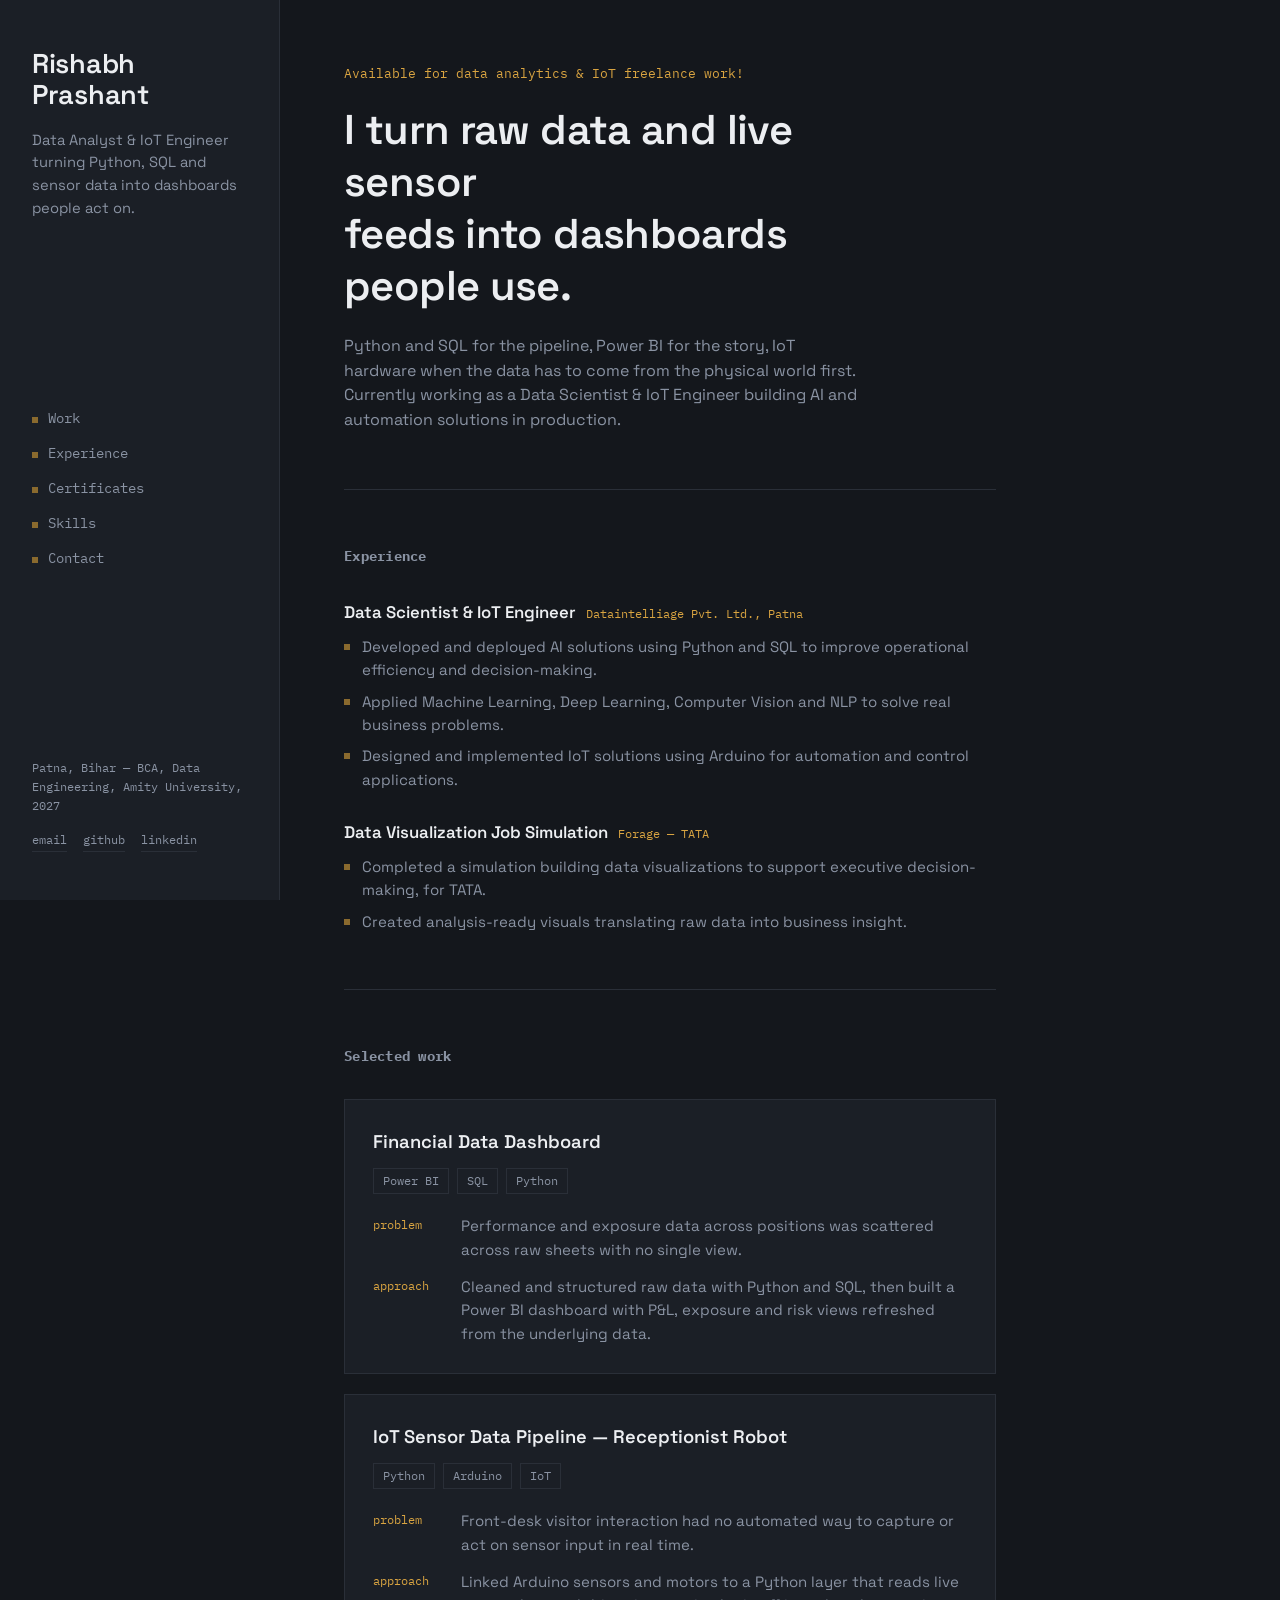
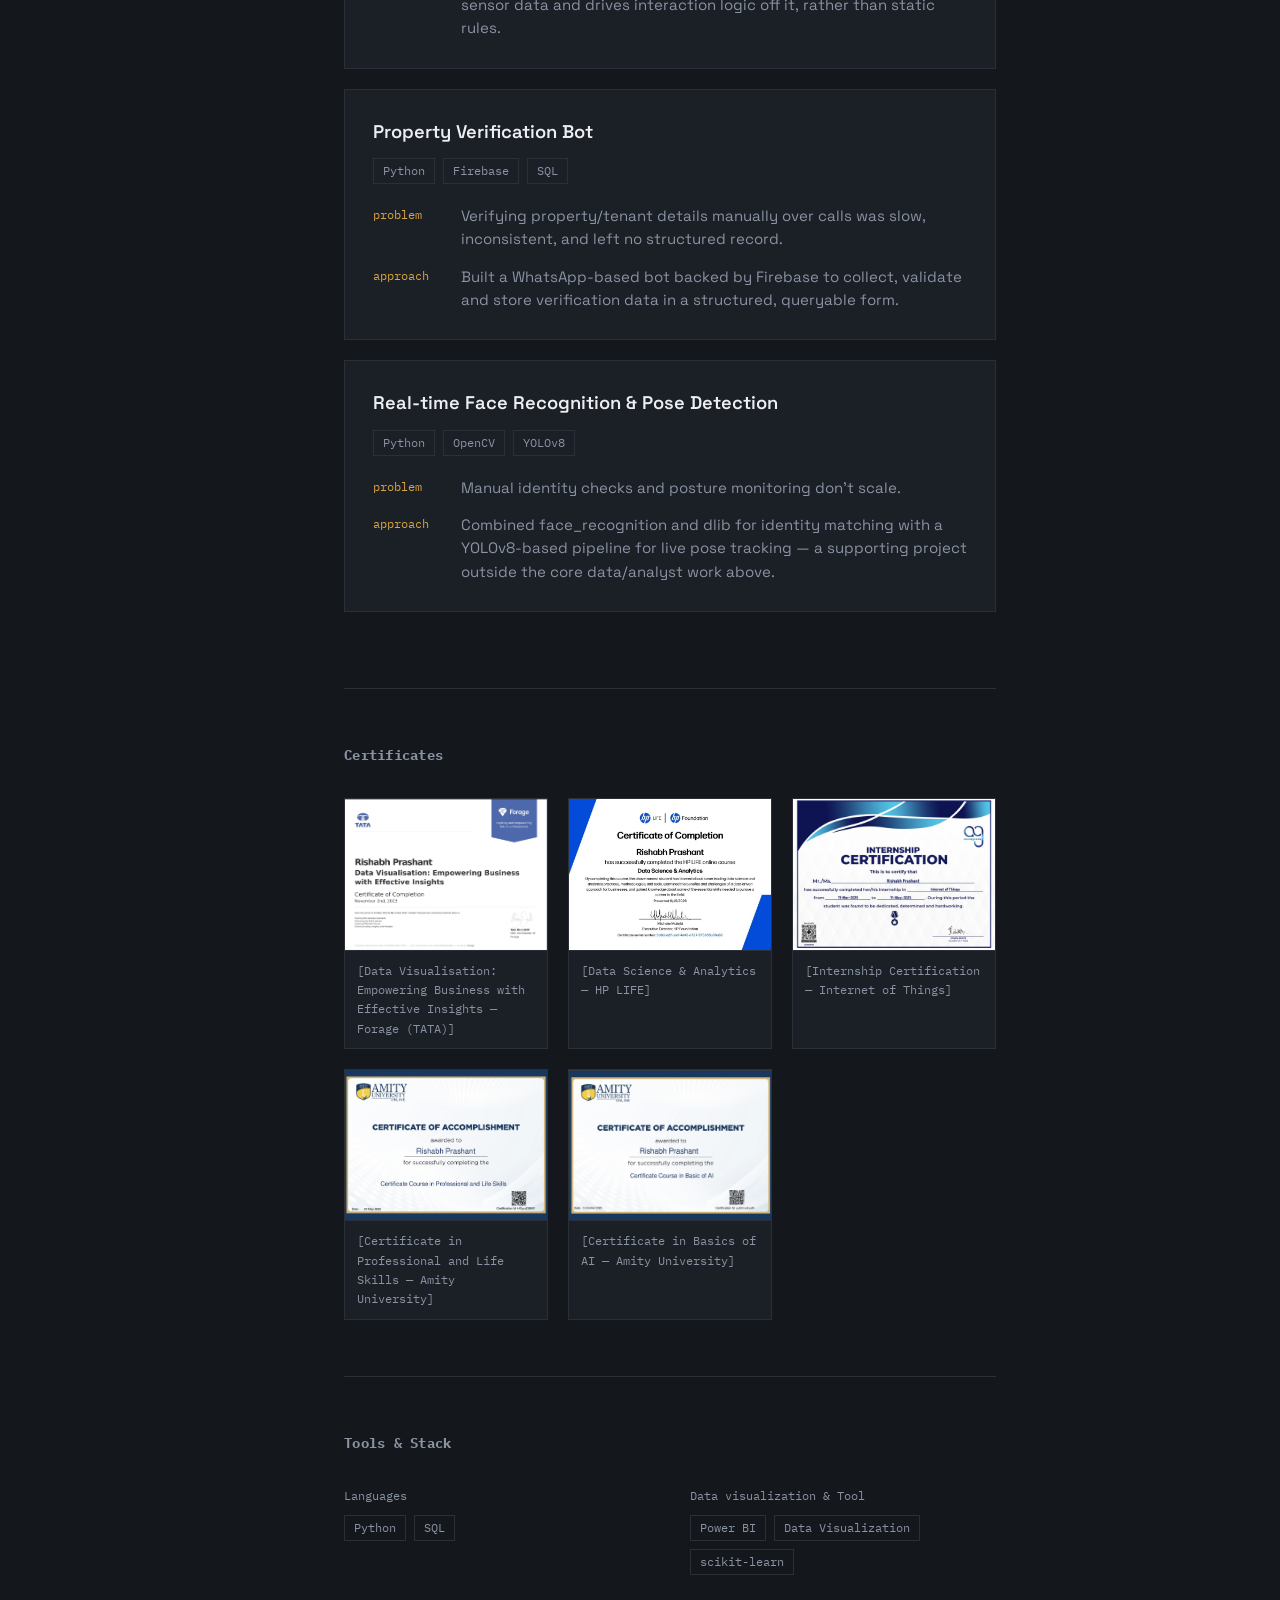
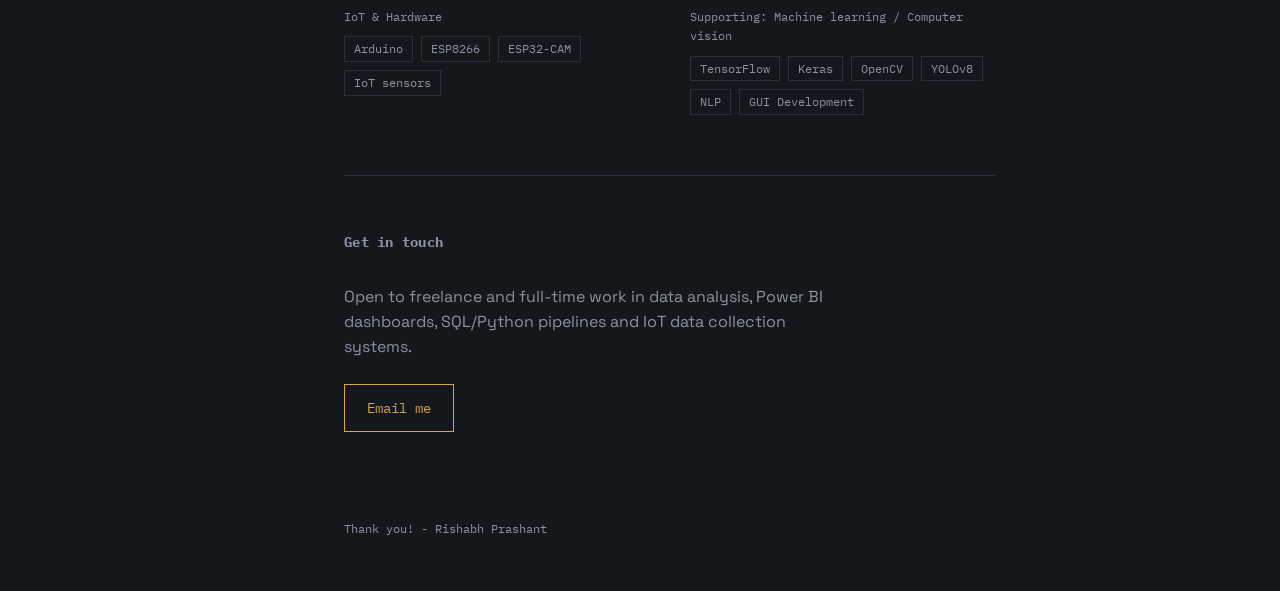
==== commit d67c378c: "Update index.html" ====
--- a/index.html
+++ b/index.html
@@ -119,7 +119,7 @@
       <div class="project-body">
         <div class="pblock"><span class="plabel">problem</span><p>Performance and exposure data across positions was scattered across raw sheets with no single view.</p></div>
         <div class="pblock"><span class="plabel">approach</span><p>Cleaned and structured raw data with Python and SQL, then built a Power BI dashboard with P&amp;L, exposure and risk views refreshed from the underlying data.</p></div>
-        <div class="pblock"><span class="plabel">result</span><p class="editable">[Add: what decisions it improved, screenshot link]</p></div>
+        <!-- <div class="pblock"><span class="plabel">result</span><p class="editable">[Add: what decisions it improved, screenshot link]</p></div> -->
       </div>
     </article>
 
@@ -133,13 +133,13 @@
       <div class="project-body">
         <div class="pblock"><span class="plabel">problem</span><p>Front-desk visitor interaction had no automated way to capture or act on sensor input in real time.</p></div>
         <div class="pblock"><span class="plabel">approach</span><p>Linked Arduino sensors and motors to a Python layer that reads live sensor data and drives interaction logic off it, rather than static rules.</p></div>
-        <div class="pblock"><span class="plabel">result</span><p class="editable">[Add: what it could do, demo video link]</p></div>
-      </div>
-    </article>
-
-    <article class="project">
-      <div class="project-head">
-        <h4>Property Verification WhatsApp Bot</h4>
+        <!-- <div class="pblock"><span class="plabel">result</span><p class="editable">[Add: what it could do, demo video link]</p></div> -->
+      </div>
+    </article>
+
+    <article class="project">
+      <div class="project-head">
+        <h4>Property Verification Bot</h4>
         <div class="tag-row">
           <span class="tag">Python</span><span class="tag">Firebase</span><span class="tag">SQL</span>
         </div>
@@ -147,7 +147,7 @@
       <div class="project-body">
         <div class="pblock"><span class="plabel">problem</span><p>Verifying property/tenant details manually over calls was slow, inconsistent, and left no structured record.</p></div>
         <div class="pblock"><span class="plabel">approach</span><p>Built a WhatsApp-based bot backed by Firebase to collect, validate and store verification data in a structured, queryable form.</p></div>
-        <div class="pblock"><span class="plabel">result</span><p class="editable">[Add: time saved, number of verifications handled]</p></div>
+        <!-- <div class="pblock"><span class="plabel">result</span><p class="editable">[Add: time saved, number of verifications handled]</p></div> -->
       </div>
     </article>
 
@@ -161,7 +161,7 @@
       <div class="project-body">
         <div class="pblock"><span class="plabel">problem</span><p>Manual identity checks and posture monitoring don't scale.</p></div>
         <div class="pblock"><span class="plabel">approach</span><p>Combined face_recognition and dlib for identity matching with a YOLOv8-based pipeline for live pose tracking — a supporting project outside the core data/analyst work above.</p></div>
-        <div class="pblock"><span class="plabel">result</span><p class="editable">[Add: accuracy %, frames/sec, or where it's deployed]</p></div>
+        <!-- <div class="pblock"><span class="plabel">result</span><p class="editable">[Add: accuracy %, frames/sec, or where it's deployed]</p></div> -->
       </div>
     </article>
 
@@ -181,32 +181,32 @@
        You do not need to touch style.css — new cards will style automatically.
   -->
   <section class="section" id="certificates">
-    <h3 class="section-heading">certificates</h3>
+    <h3 class="section-heading">Certificates</h3>
     <div class="cert-grid">
 
       <figure class="cert-card">
         <img src="images/cert1.png" alt="Certificate 1" loading="lazy">
-        <figcaption>[Add: certificate title]</figcaption>
+        <figcaption>[Data Visualisation: Empowering Business with Effective Insights — Forage (TATA)]</figcaption>
       </figure>
 
       <figure class="cert-card">
         <img src="images/cert2.png" alt="Certificate 2" loading="lazy">
-        <figcaption>[Add: certificate title]</figcaption>
+        <figcaption>[Data Science & Analytics — HP LIFE]</figcaption>
       </figure>
 
       <figure class="cert-card">
         <img src="images/cert3.png" alt="Certificate 3" loading="lazy">
-        <figcaption>[Add: certificate title]</figcaption>
+        <figcaption>[Internship Certification — Internet of Things]</figcaption>
       </figure>
 
       <figure class="cert-card">
         <img src="images/cert4.png" alt="Certificate 4" loading="lazy">
-        <figcaption>[Add: certificate title]</figcaption>
+        <figcaption>[Certificate in Professional and Life Skills — Amity University]</figcaption>
       </figure>
 
       <figure class="cert-card">
         <img src="images/cert5.png" alt="Certificate 5" loading="lazy">
-        <figcaption>[Add: certificate title]</figcaption>
+        <figcaption>[Certificate in Basics of AI — Amity University]</figcaption>
       </figure>
 
       <!-- Copy a <figure class="cert-card">...</figure> block above this line to add a 6th, 7th, etc. -->
@@ -227,11 +227,11 @@
         <div class="tag-row"><span class="tag">Power BI</span><span class="tag">Data Visualization</span><span class="tag">scikit-learn</span></div>
       </div>
       <div class="skill-group">
-        <span class="skill-cat">iot &amp; hardware</span>
-        <div class="tag-row"><span class="tag">Arduino</span><span class="tag">ESP8266</span><span class="tag">ESP32-CAM</span><span class="tag">Raspberry Pi</span></div>
-      </div>
-      <div class="skill-group">
-        <span class="skill-cat">supporting: ml / cv</span>
+        <span class="skill-cat">IoT &amp; Hardware</span>
+        <div class="tag-row"><span class="tag">Arduino</span><span class="tag">ESP8266</span><span class="tag">ESP32-CAM</span><span class="tag">IoT sensors</span></div>
+      </div>
+      <div class="skill-group">
+        <span class="skill-cat">Supporting: Machine learning / Computer vision</span>
         <div class="tag-row"><span class="tag">TensorFlow</span><span class="tag">Keras</span><span class="tag">OpenCV</span><span class="tag">YOLOv8</span><span class="tag">NLP</span><span class="tag">GUI Development</span></div>
       </div>
     </div>
@@ -242,7 +242,7 @@
     <h3 class="section-heading">Get in touch</h3>
     <!-- EDIT: contact blurb -->
     <p class="contact-copy">Open to freelance and full-time work in data analysis, Power BI dashboards, SQL/Python pipelines and IoT data collection systems.</p>
-    <a class="cta" href="rishabhprashant26@gmail.com">Email me</a>
+    <a class="cta" href="mailto:rishabhprashant26@gmail.com">Email me</a>
   </section>
 
   <footer class="footer">
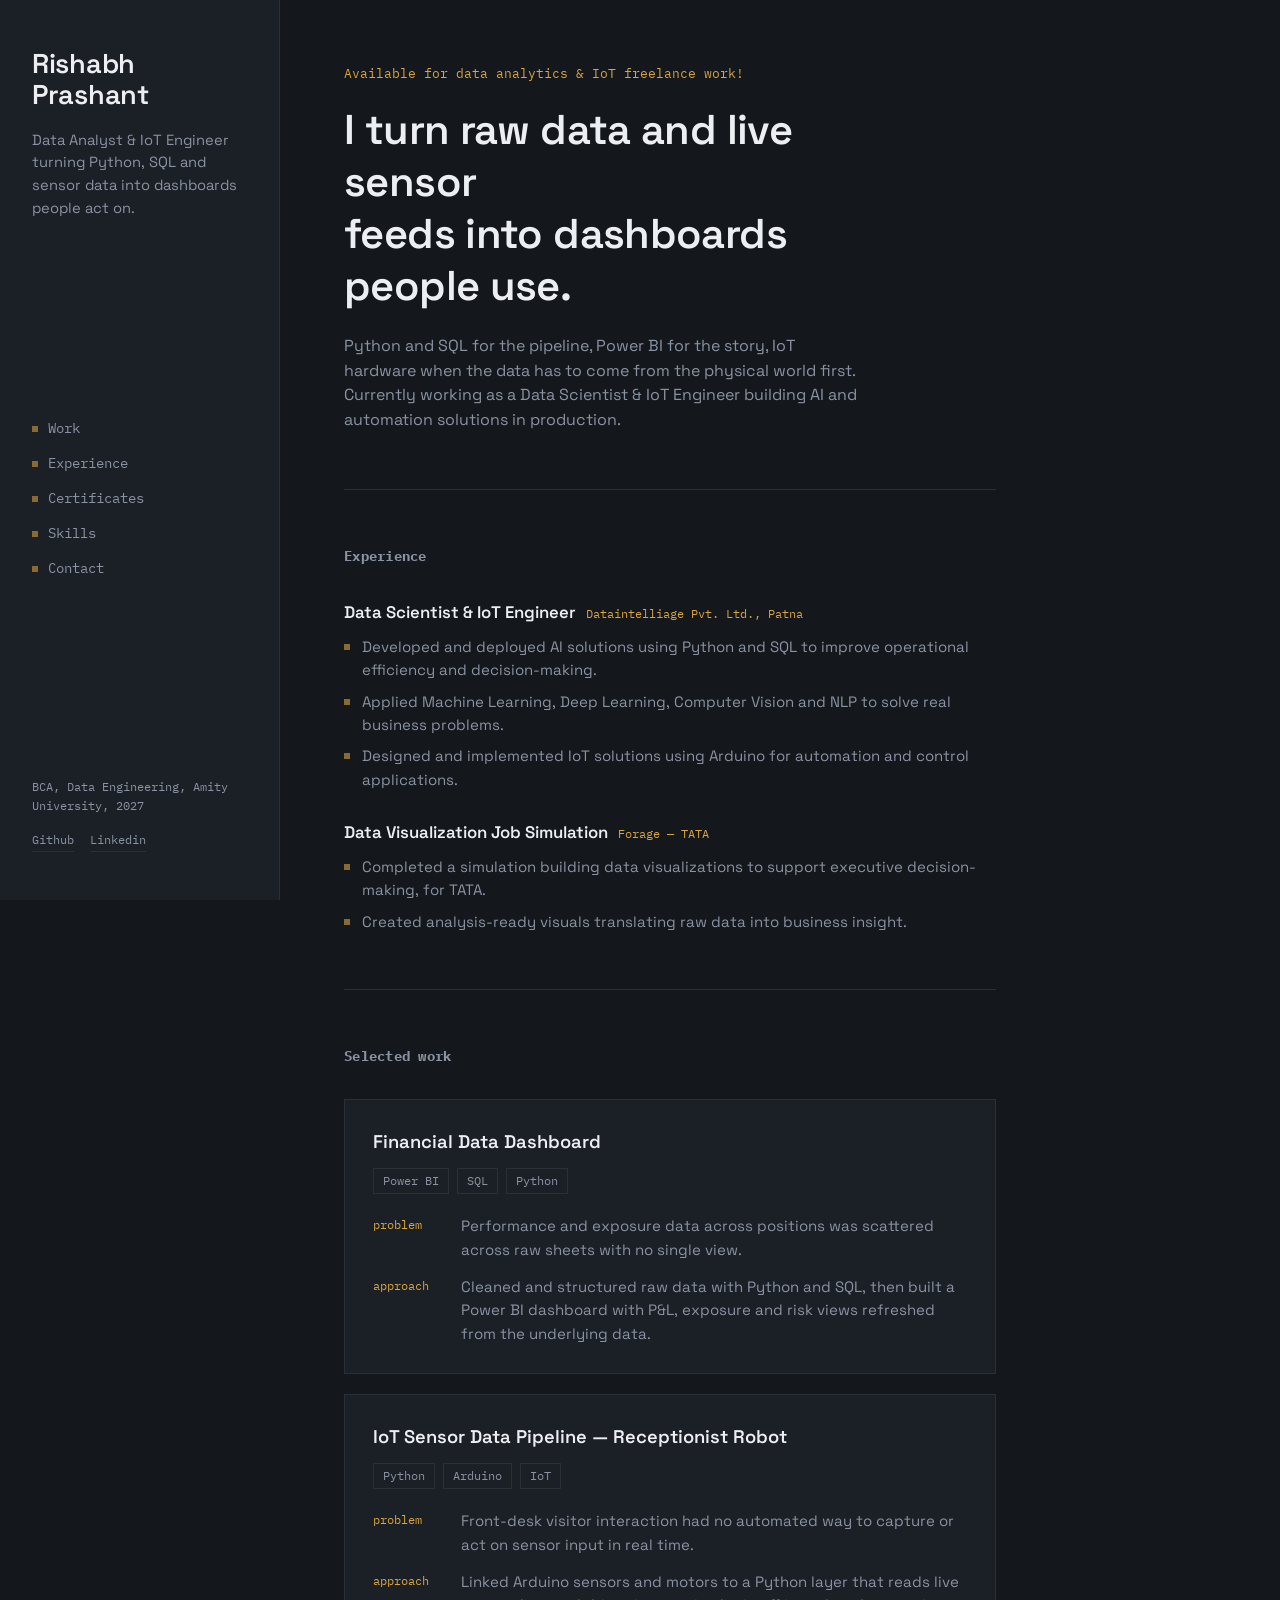
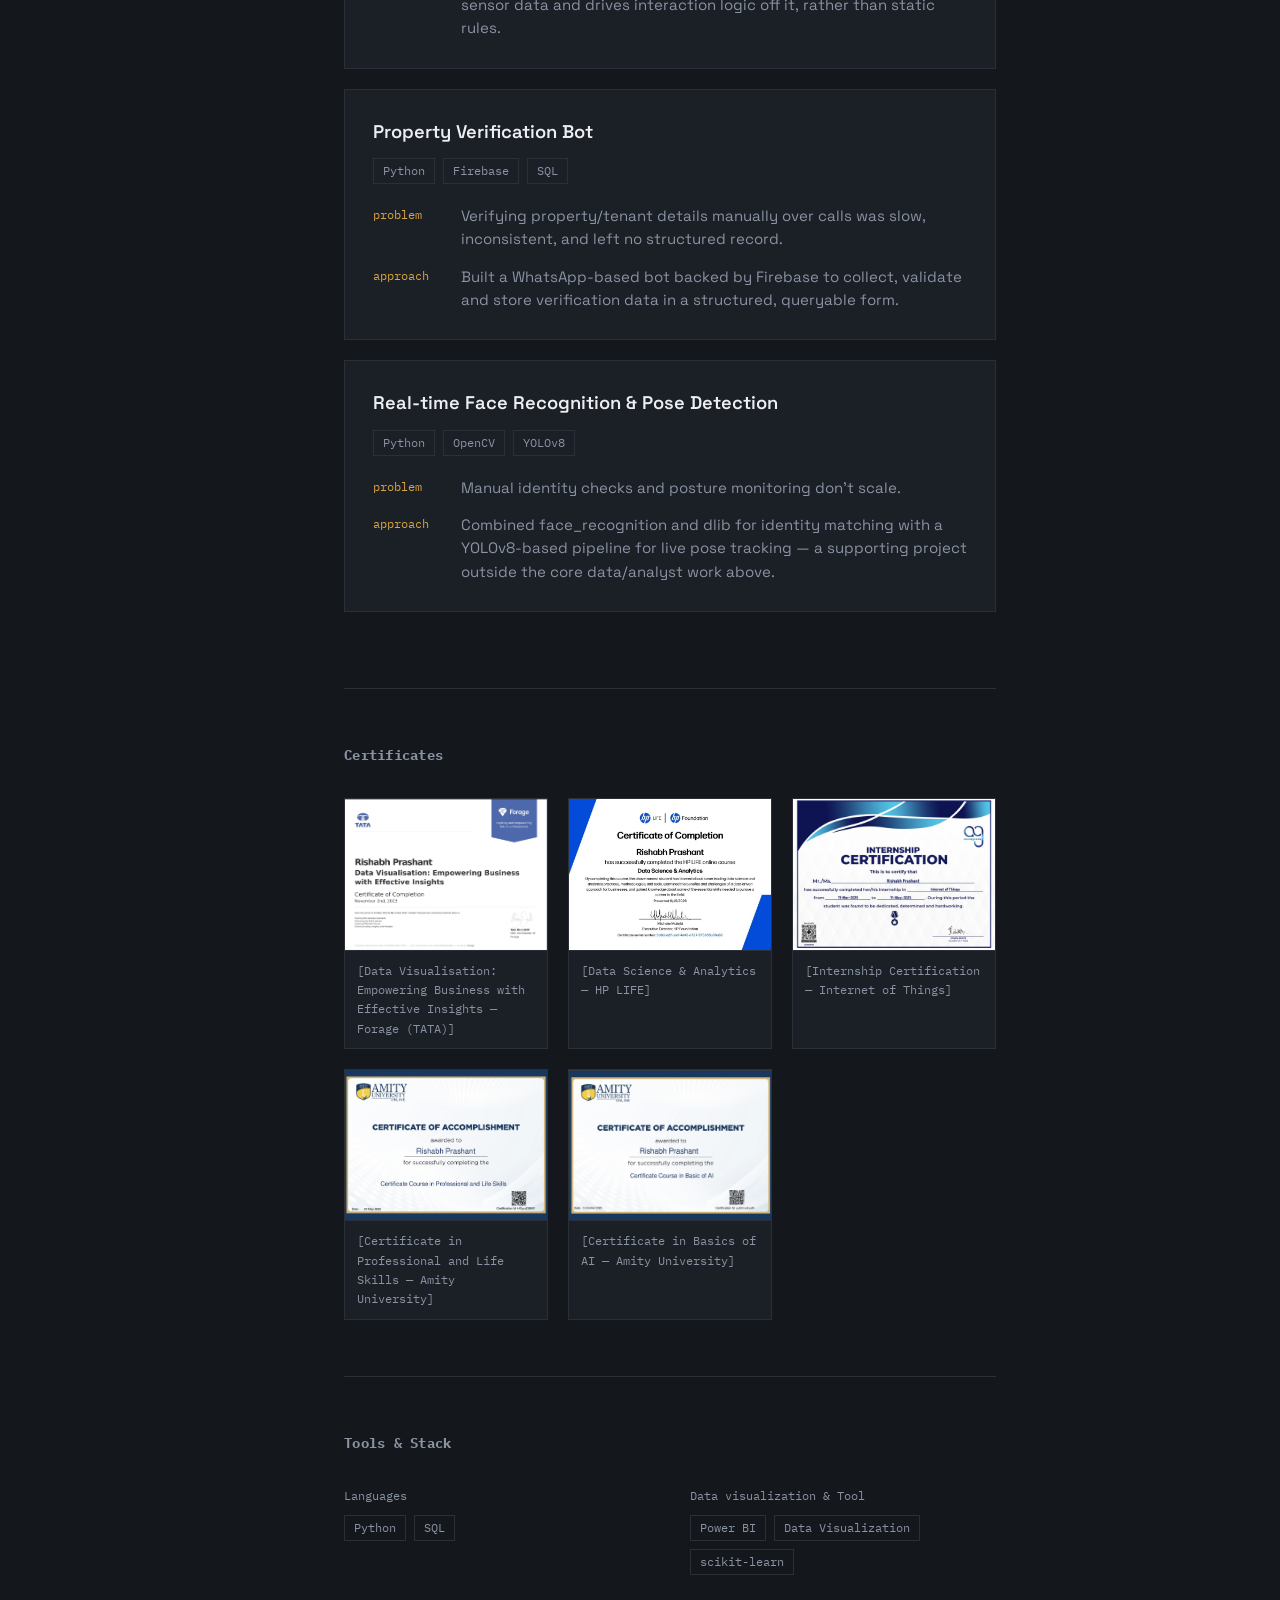
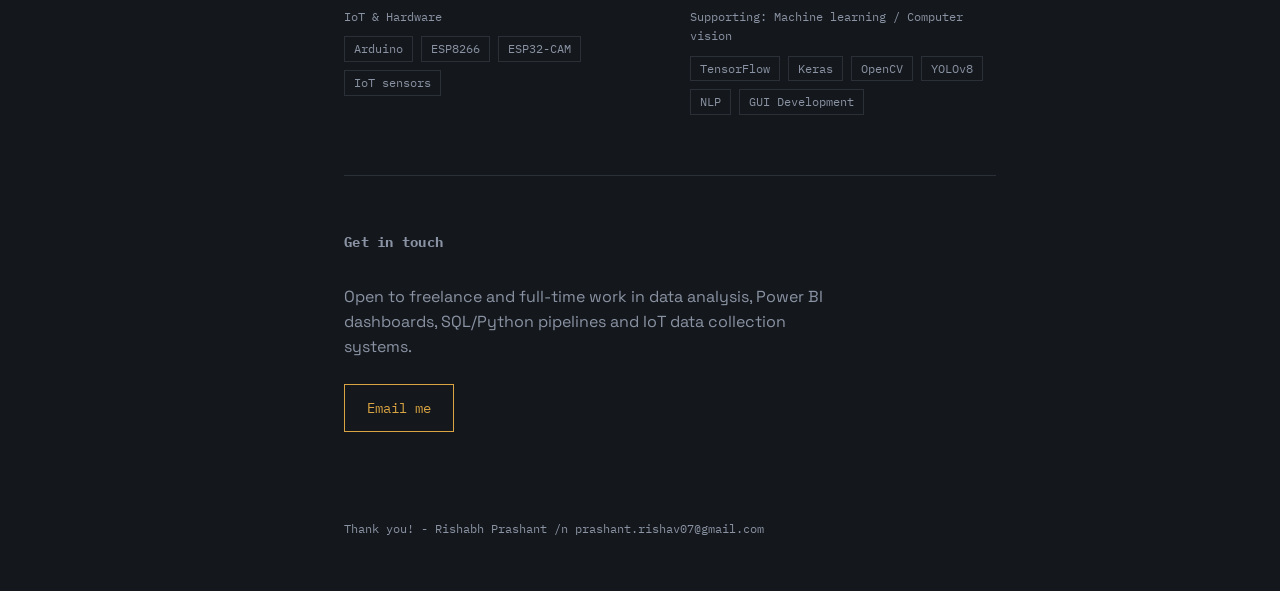
==== commit 6814fa83: "Update index.html" ====
--- a/index.html
+++ b/index.html
@@ -49,12 +49,12 @@
 
   <div class="sidebar-bottom">
     <!-- EDIT: location / education line -->
-    <p class="loc">Patna, Bihar — BCA, Data Engineering, Amity University, 2027</p>
+    <p class="loc">BCA, Data Engineering, Amity University, 2027</p>
     <!-- EDIT: contact links. Replace the email/github/linkedin values only -->
     <div class="social-row">
-      <a href="rishabhprashant26@gmail.com">email</a>
-      <a href="https://github.com/rishabhprashant26" target="_blank" rel="noopener">github</a>
-      <a href="https://linkedin.com/in/rishabh-prashant-b7571429a" target="_blank" rel="noopener">linkedin</a>
+      <!-- <a href="rishabhprashant26@gmail.com">Email</a> -->
+      <a href="https://github.com/rishabhprashant26" target="_blank" rel="noopener">Github</a>
+      <a href="https://linkedin.com/in/rishabh-prashant-b7571429a" target="_blank" rel="noopener">Linkedin</a>
     </div>
     <!-- EDIT: if you upload your resume PDF into the repo (e.g. as resume.pdf),
          uncomment the line below and it will show a resume download link -->
@@ -246,7 +246,7 @@
   </section>
 
   <footer class="footer">
-    <p>Thank you! - Rishabh Prashant</p>
+    <p>Thank you! - Rishabh Prashant /n prashant.rishav07@gmail.com</p>
   </footer>
 
 </main>
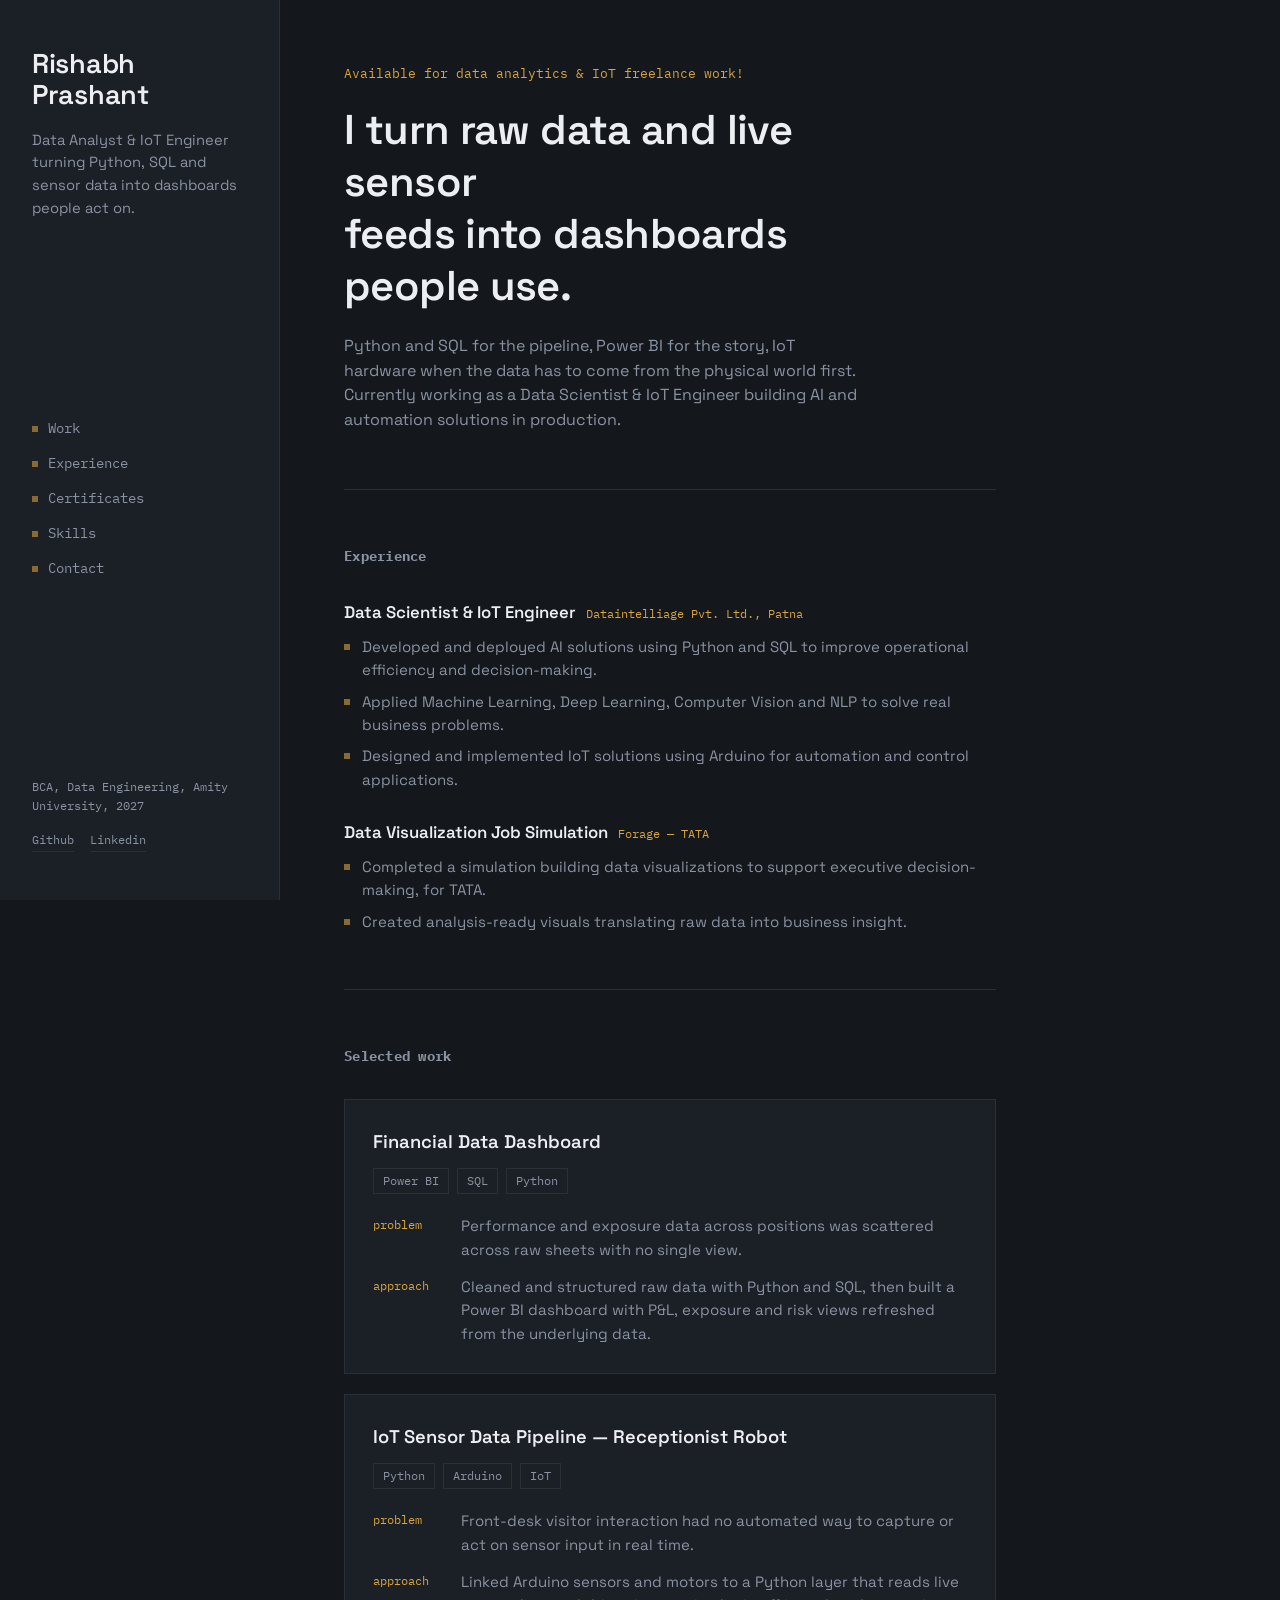
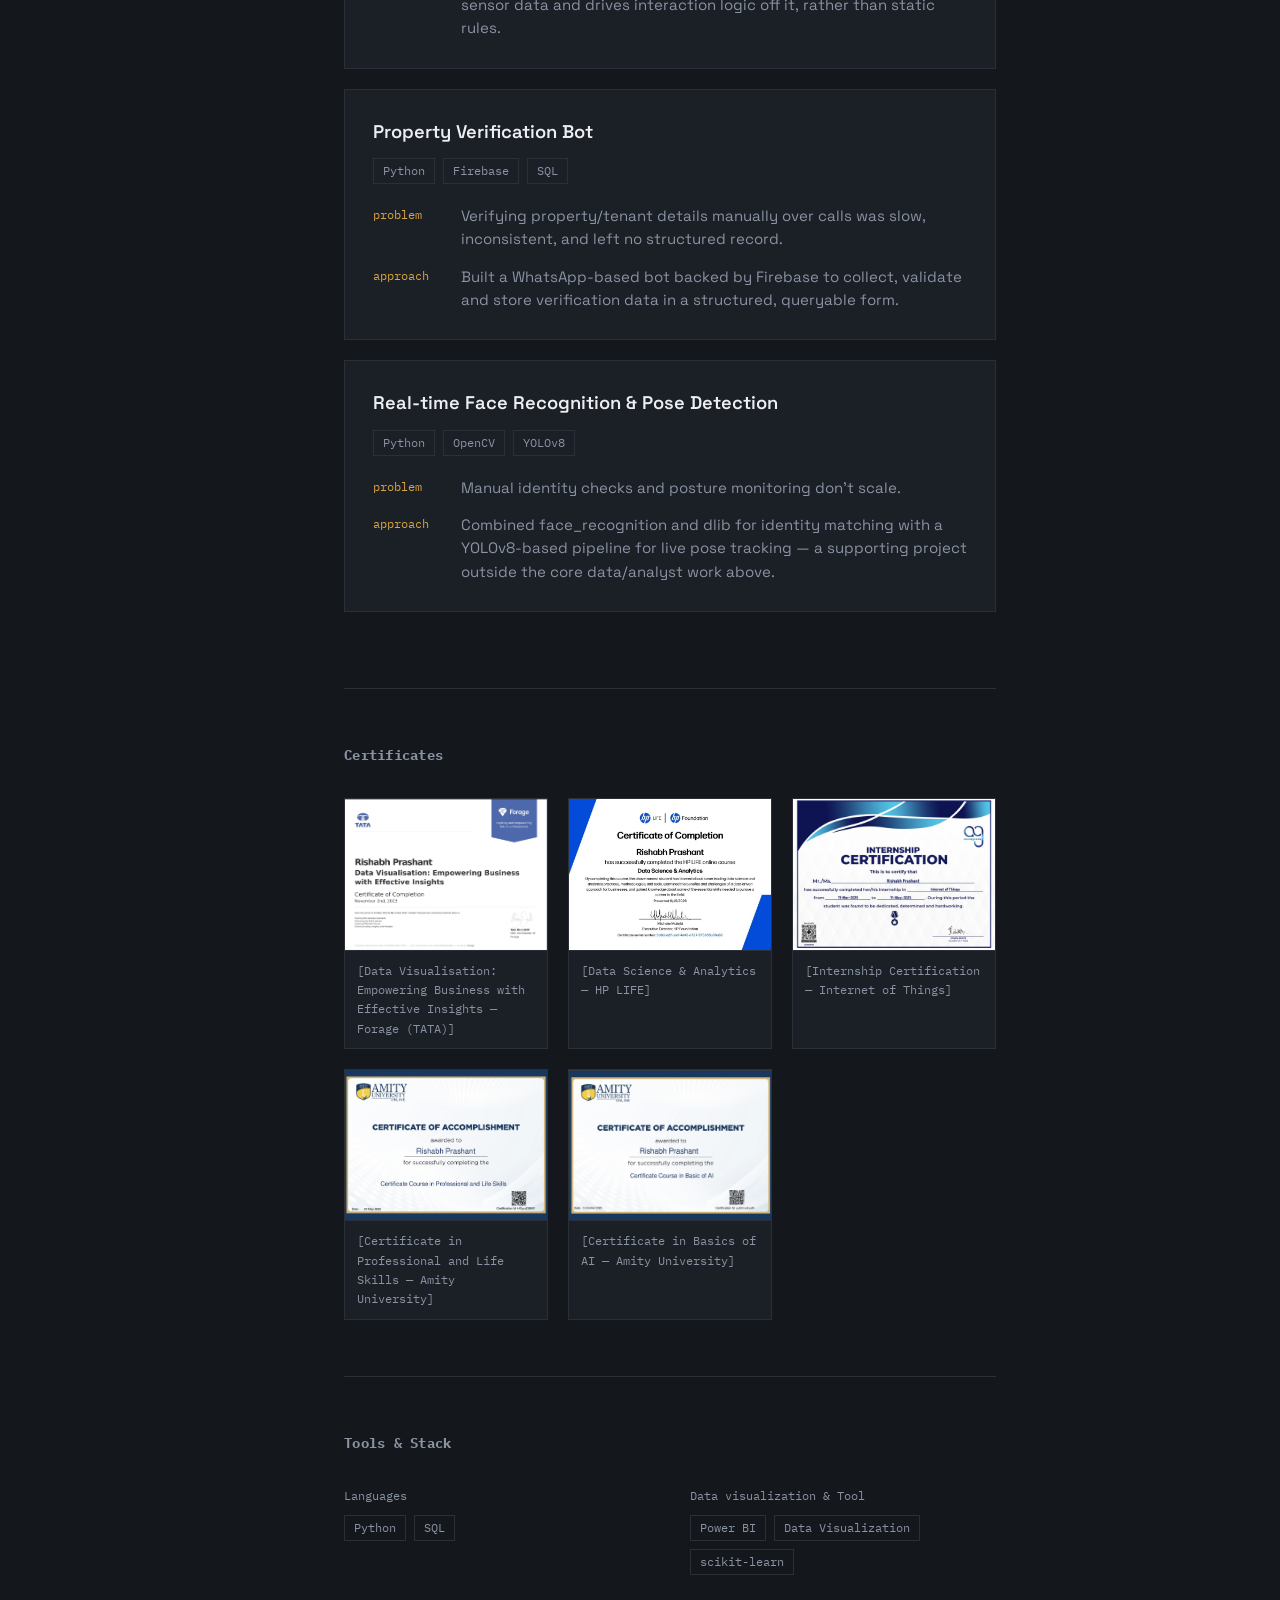
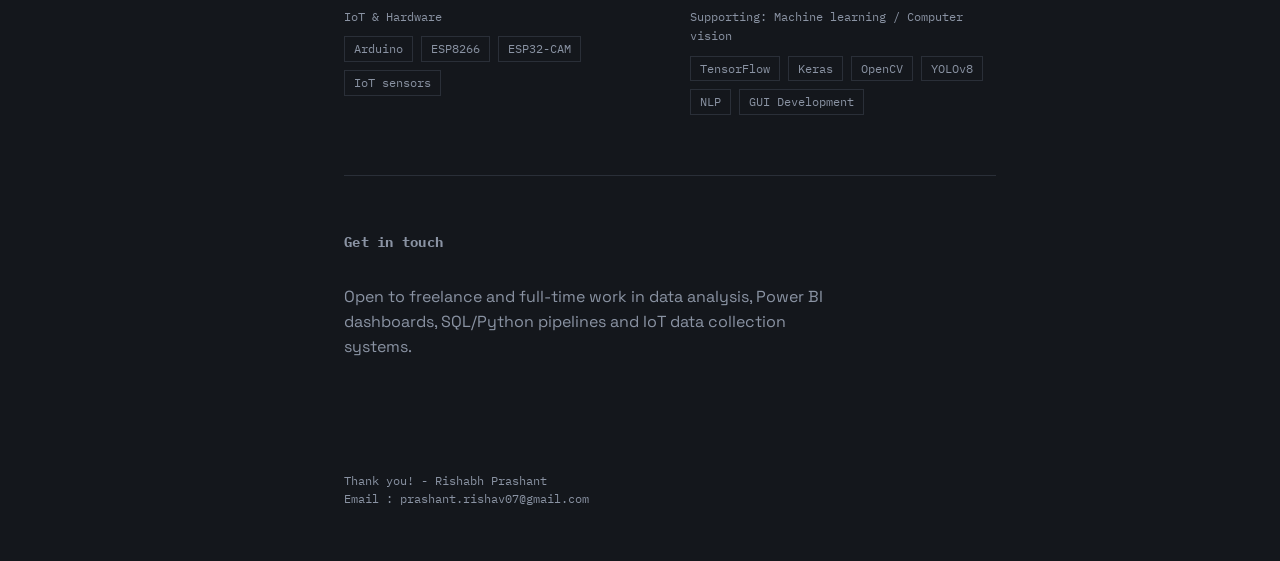
==== commit 02ae3e1c: "Revise contact information and footer text Updated contact section and footer in index.html." ====
--- a/index.html
+++ b/index.html
@@ -242,11 +242,12 @@
     <h3 class="section-heading">Get in touch</h3>
     <!-- EDIT: contact blurb -->
     <p class="contact-copy">Open to freelance and full-time work in data analysis, Power BI dashboards, SQL/Python pipelines and IoT data collection systems.</p>
-    <a class="cta" href="mailto:rishabhprashant26@gmail.com">Email me</a>
+    <!-- <a class="cta" href="mailto:rishabhprashant26@gmail.com">Email me</a> -->
   </section>
 
   <footer class="footer">
-    <p>Thank you! - Rishabh Prashant /n prashant.rishav07@gmail.com</p>
+    <p>Thank you! - Rishabh Prashant</p>
+    <p>Email : prashant.rishav07@gmail.com</p>
   </footer>
 
 </main>
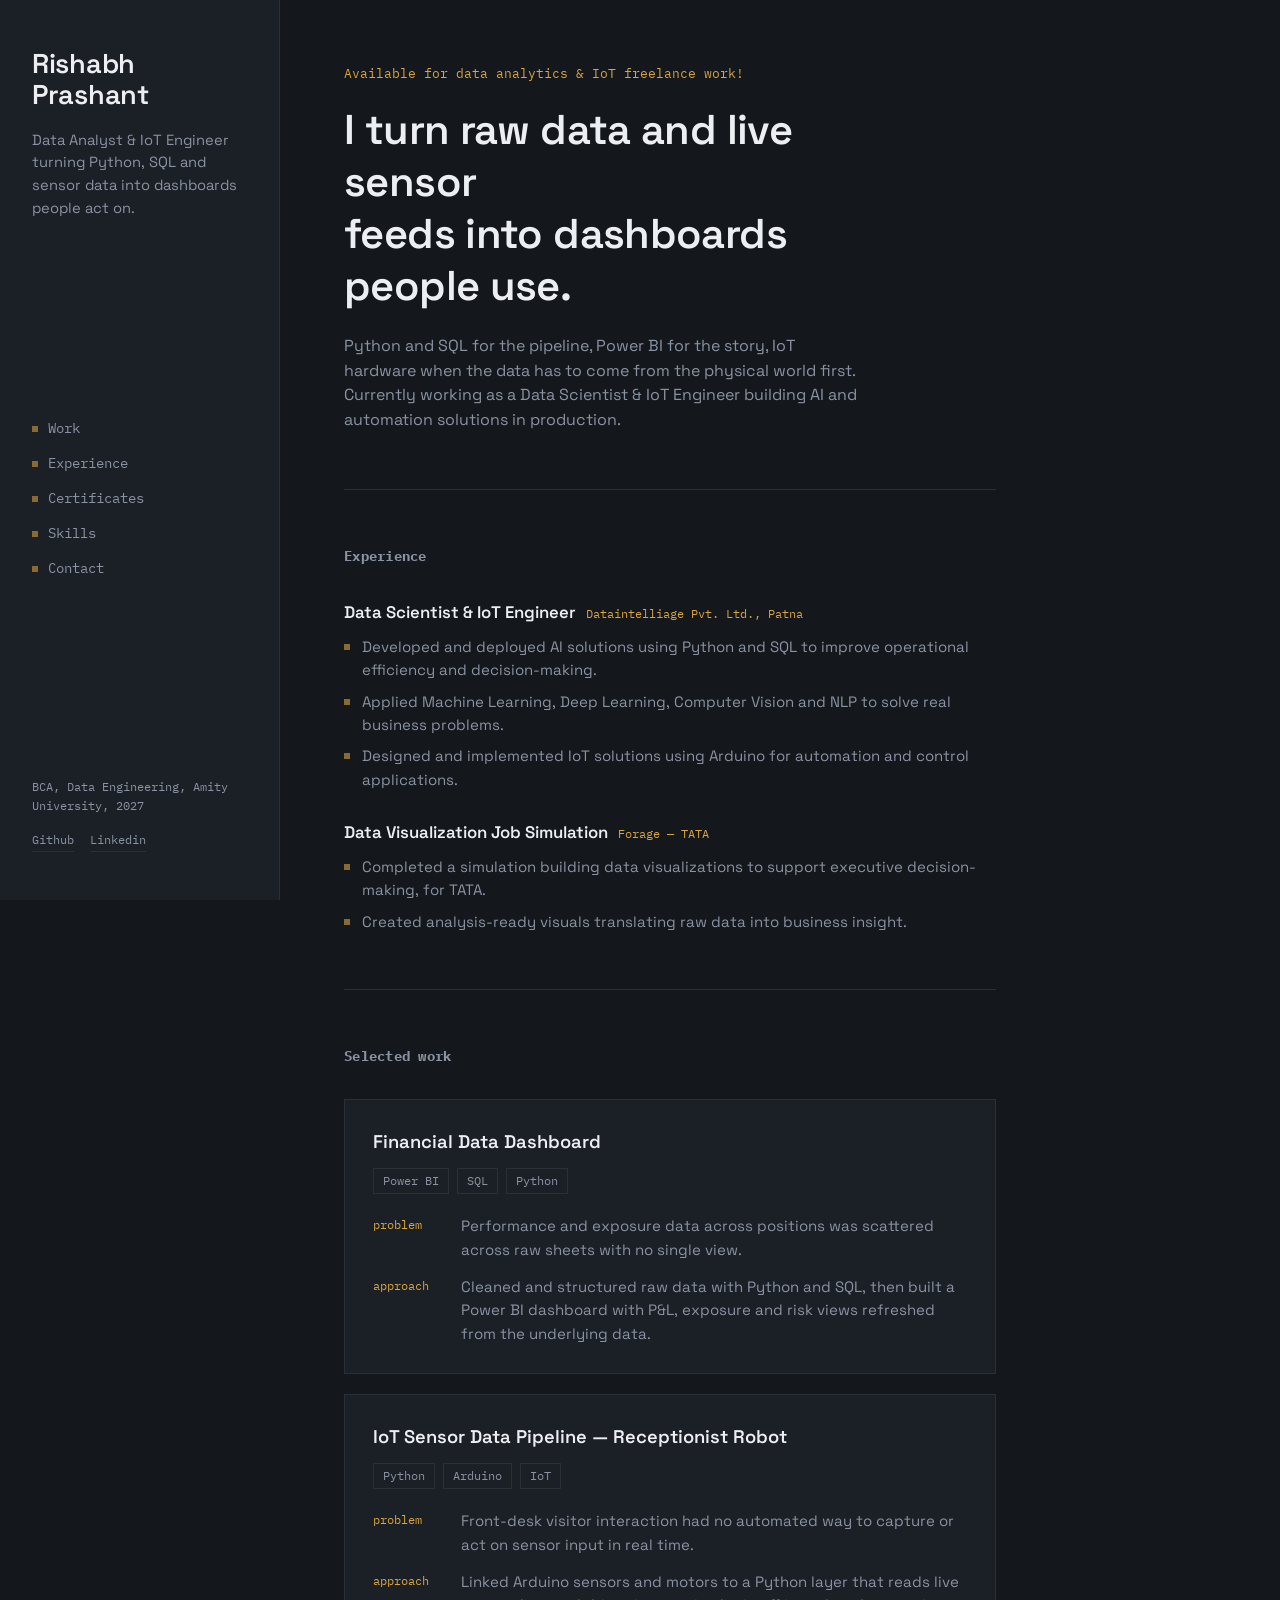
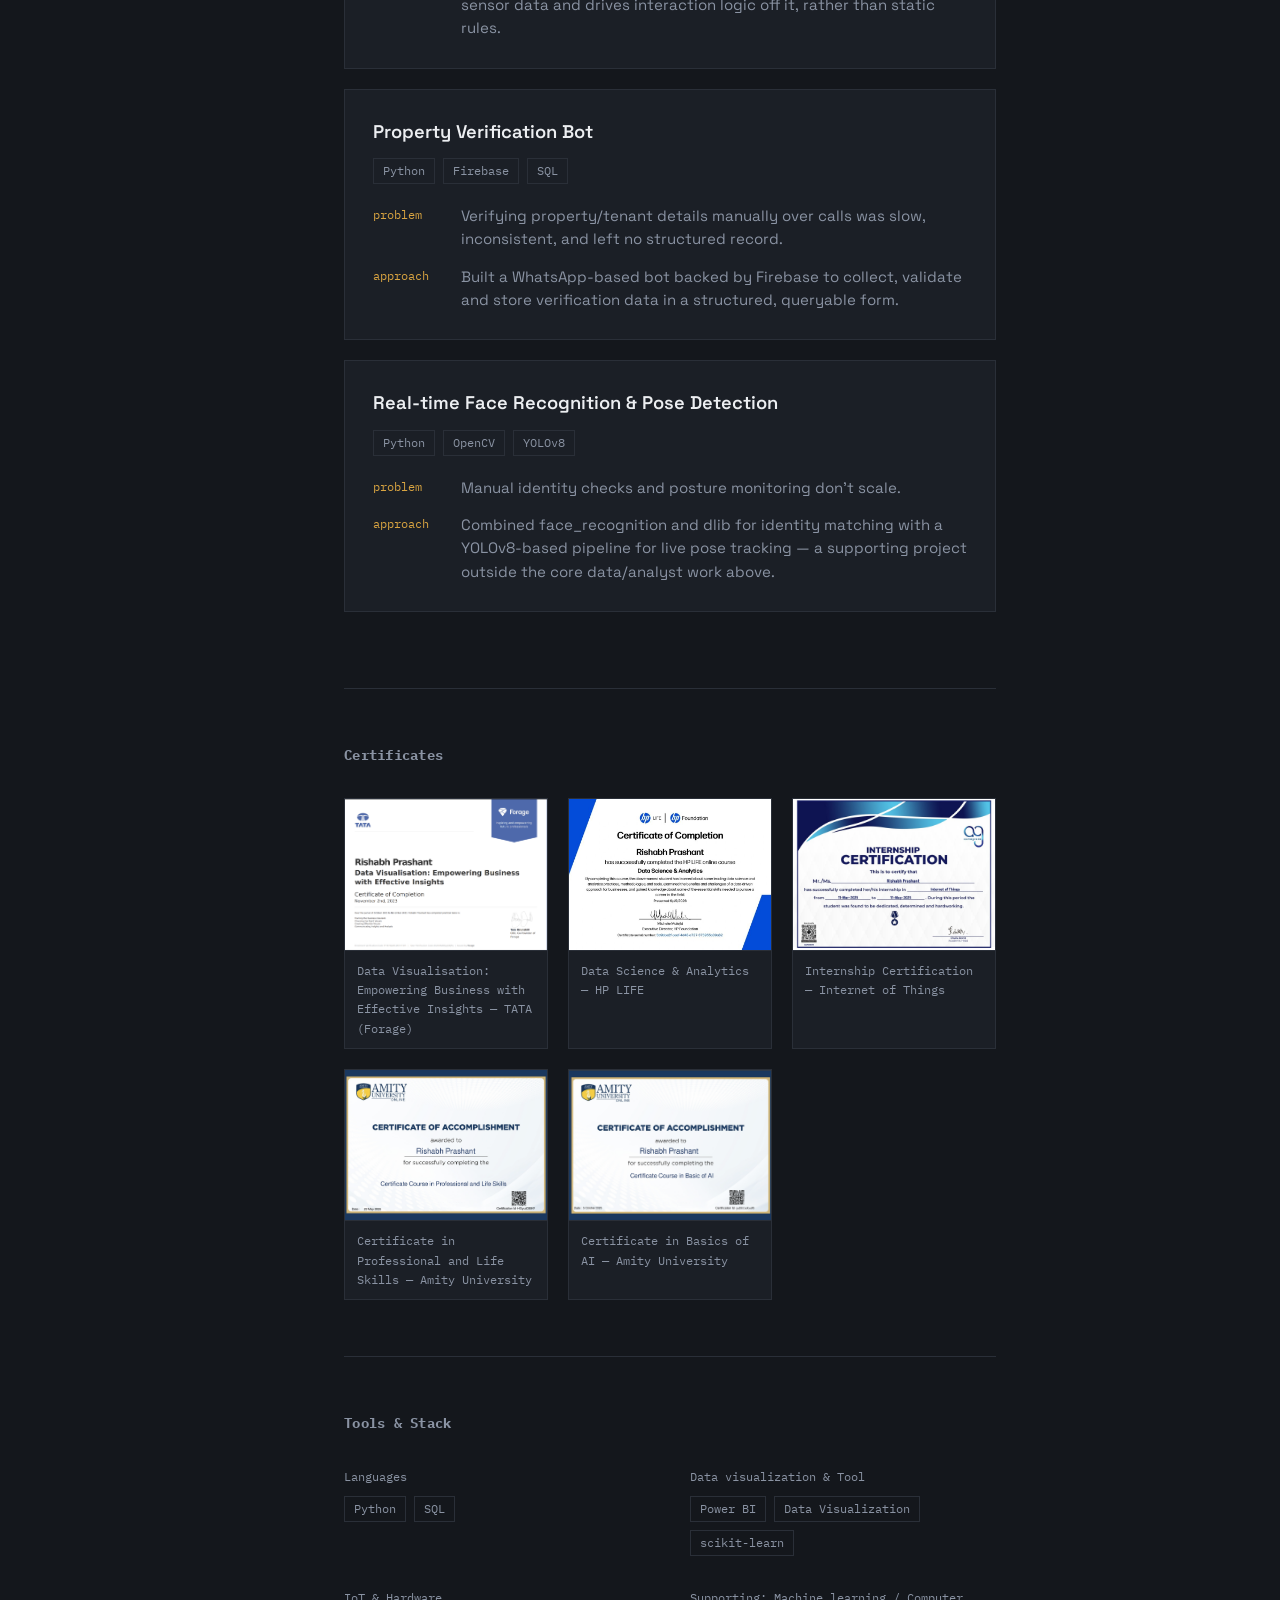
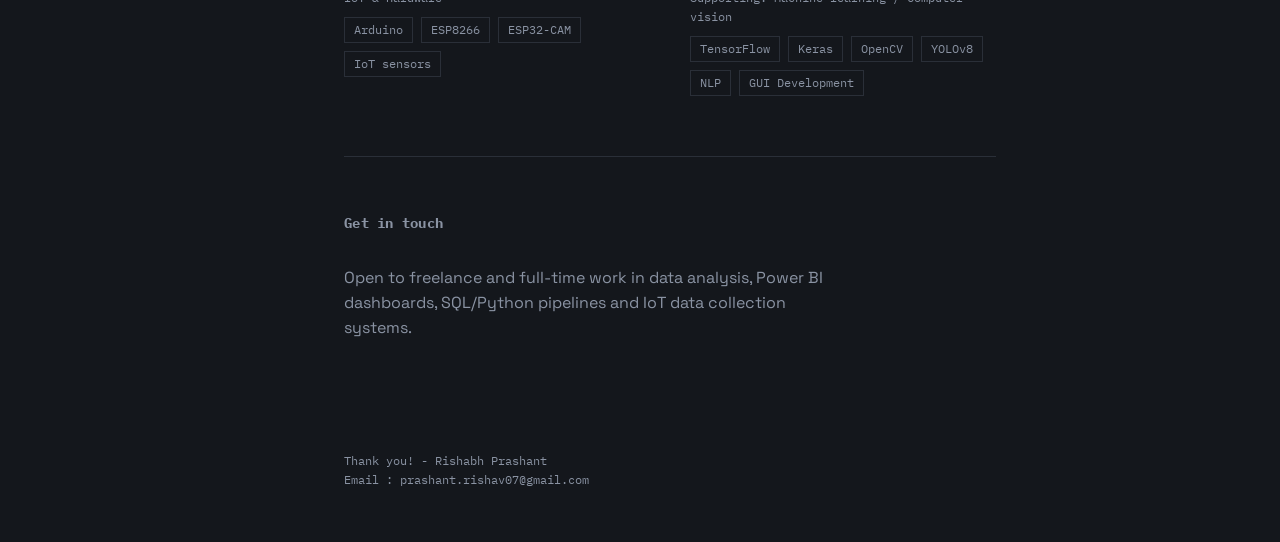
==== commit 524ce77e: "Update index.html" ====
--- a/index.html
+++ b/index.html
@@ -186,27 +186,27 @@
 
       <figure class="cert-card">
         <img src="images/cert1.png" alt="Certificate 1" loading="lazy">
-        <figcaption>[Data Visualisation: Empowering Business with Effective Insights — Forage (TATA)]</figcaption>
+        <figcaption>Data Visualisation: Empowering Business with Effective Insights — TATA (Forage)</figcaption>
       </figure>
 
       <figure class="cert-card">
         <img src="images/cert2.png" alt="Certificate 2" loading="lazy">
-        <figcaption>[Data Science & Analytics — HP LIFE]</figcaption>
+        <figcaption>Data Science & Analytics — HP LIFE</figcaption>
       </figure>
 
       <figure class="cert-card">
         <img src="images/cert3.png" alt="Certificate 3" loading="lazy">
-        <figcaption>[Internship Certification — Internet of Things]</figcaption>
+        <figcaption>Internship Certification — Internet of Things</figcaption>
       </figure>
 
       <figure class="cert-card">
         <img src="images/cert4.png" alt="Certificate 4" loading="lazy">
-        <figcaption>[Certificate in Professional and Life Skills — Amity University]</figcaption>
+        <figcaption>Certificate in Professional and Life Skills — Amity University</figcaption>
       </figure>
 
       <figure class="cert-card">
         <img src="images/cert5.png" alt="Certificate 5" loading="lazy">
-        <figcaption>[Certificate in Basics of AI — Amity University]</figcaption>
+        <figcaption>Certificate in Basics of AI — Amity University</figcaption>
       </figure>
 
       <!-- Copy a <figure class="cert-card">...</figure> block above this line to add a 6th, 7th, etc. -->
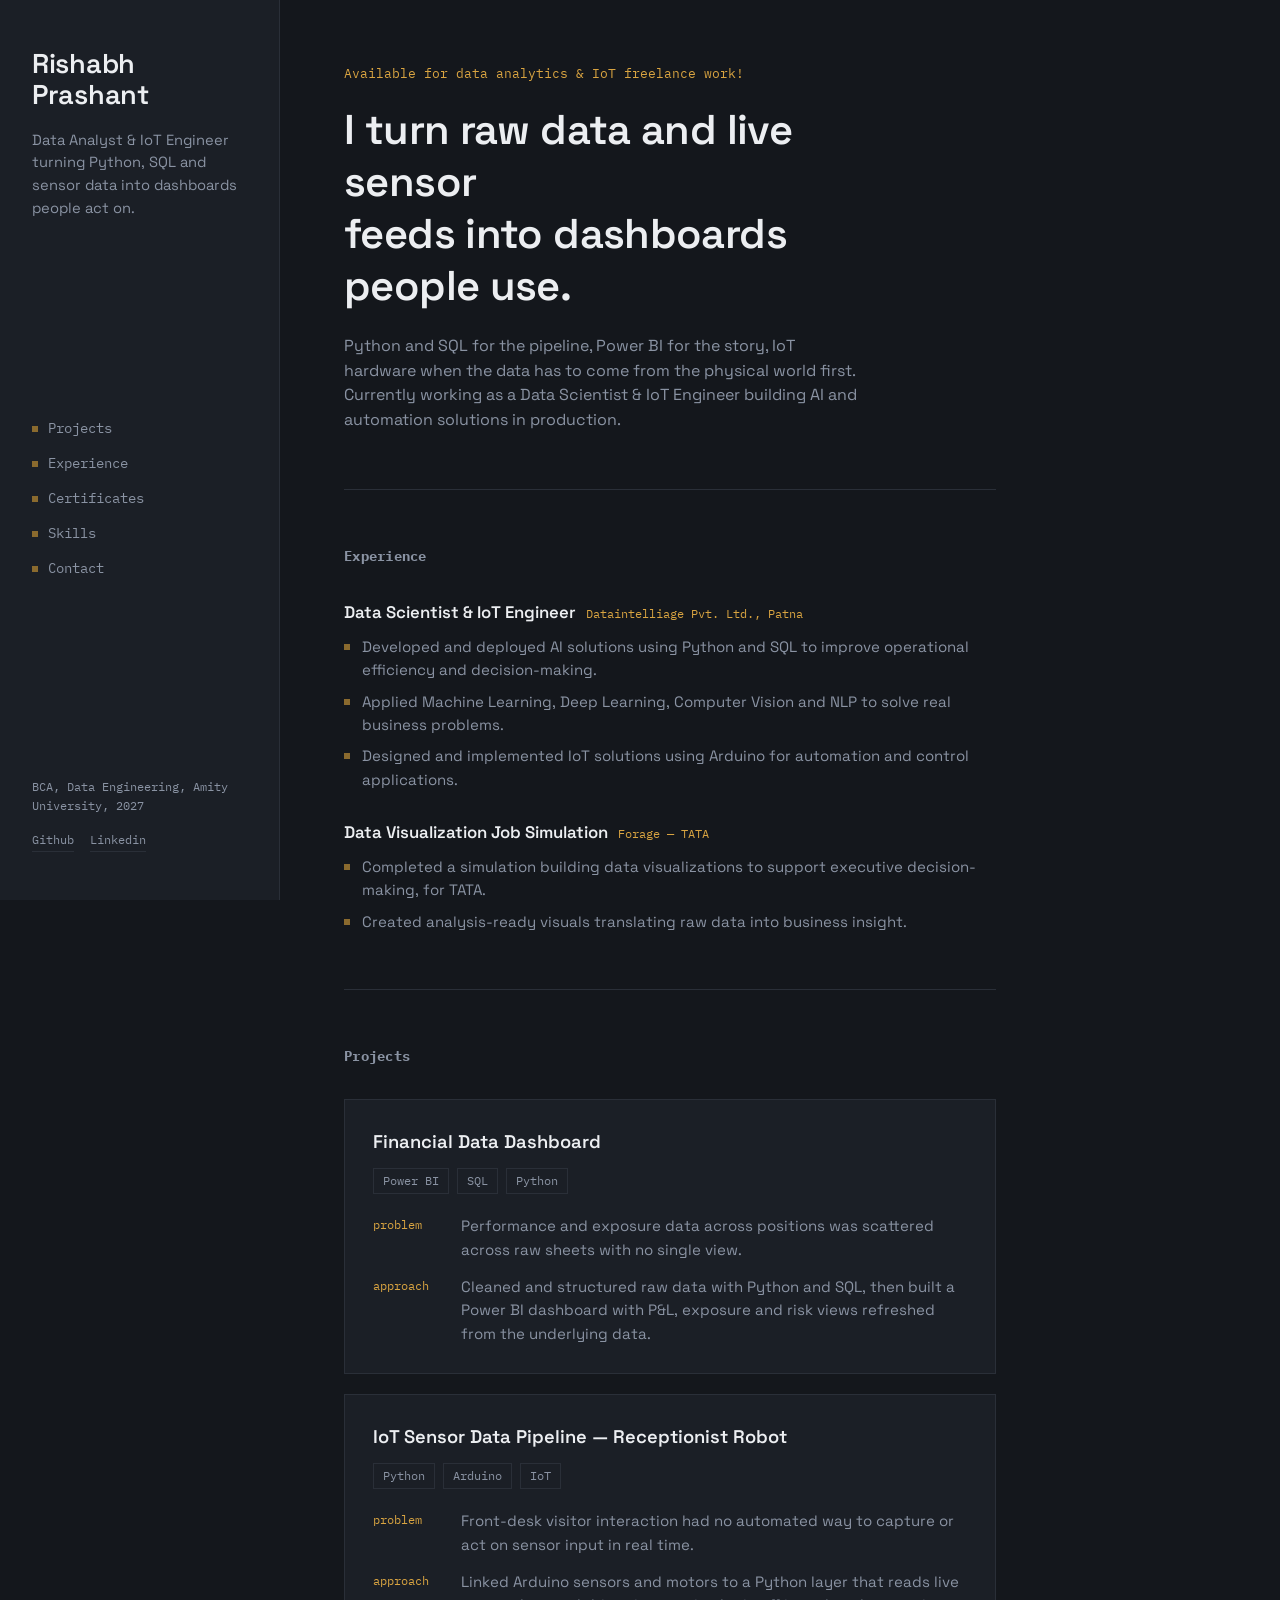
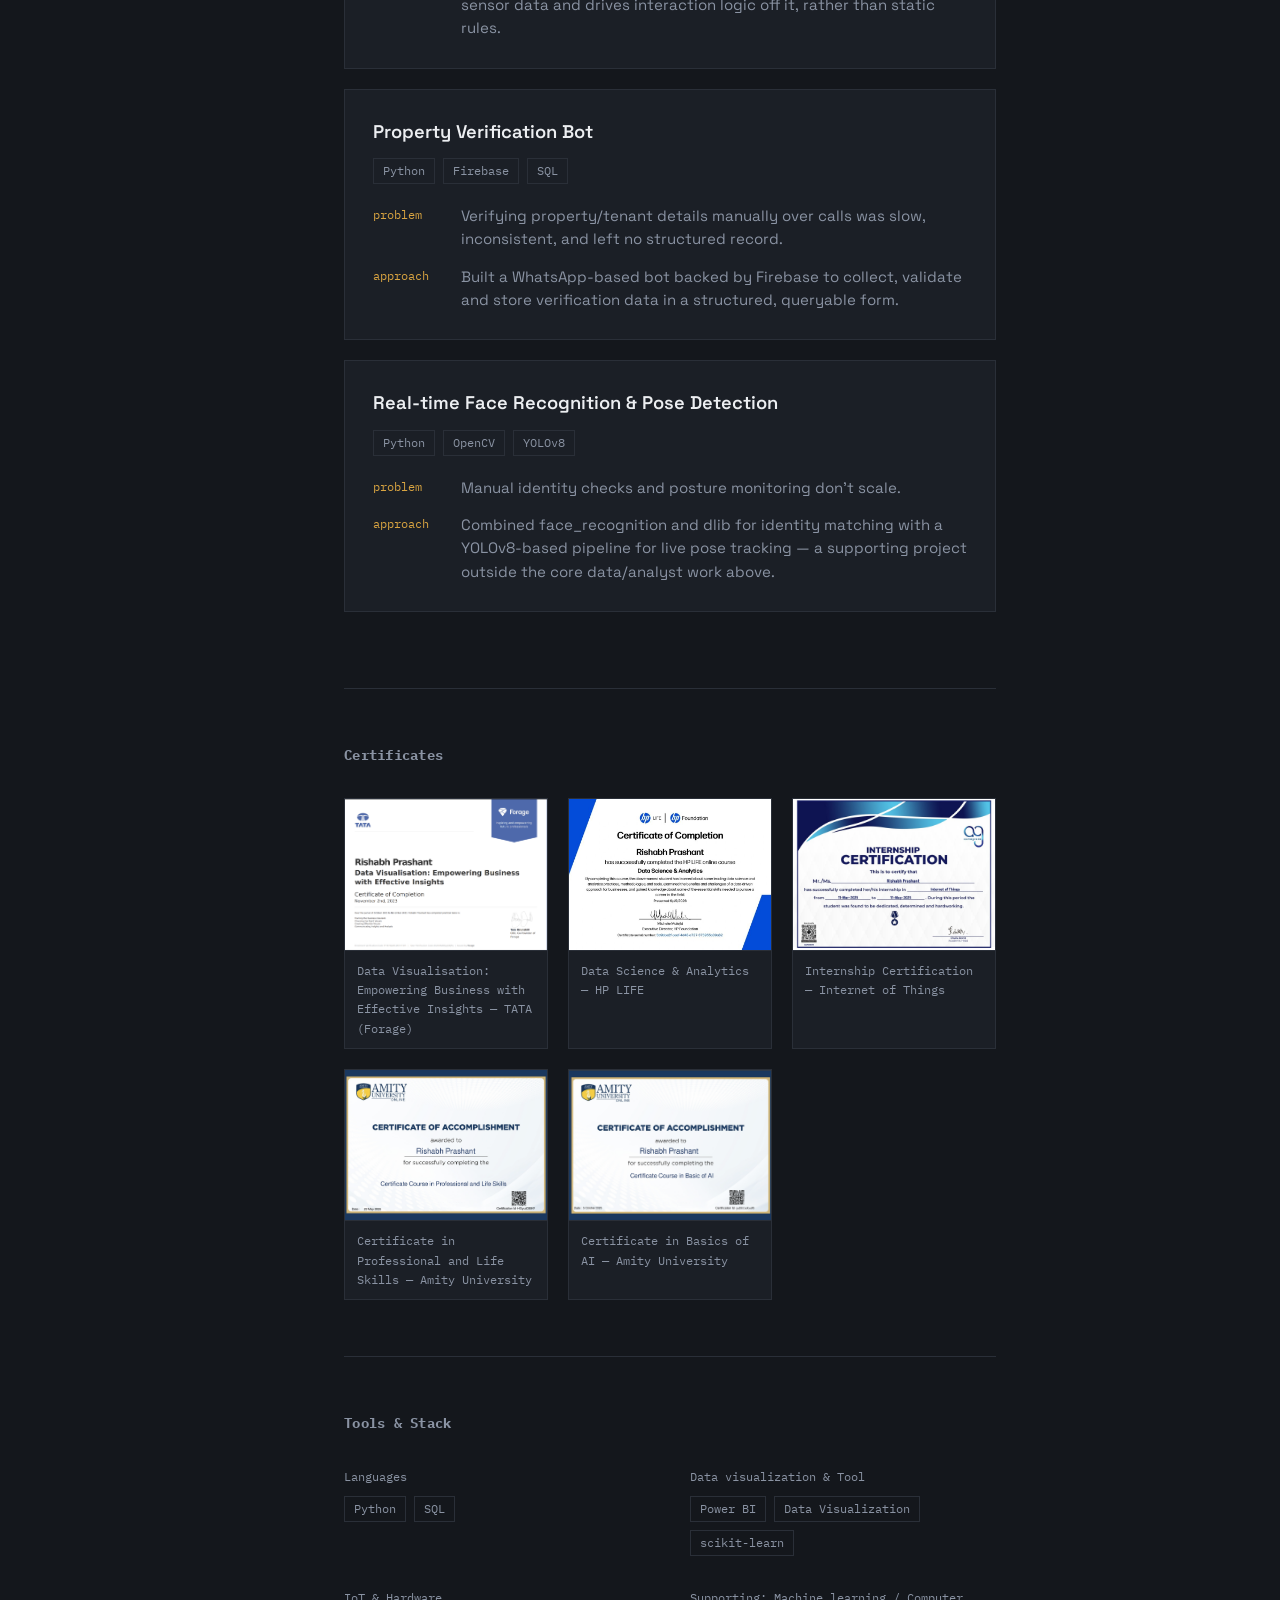
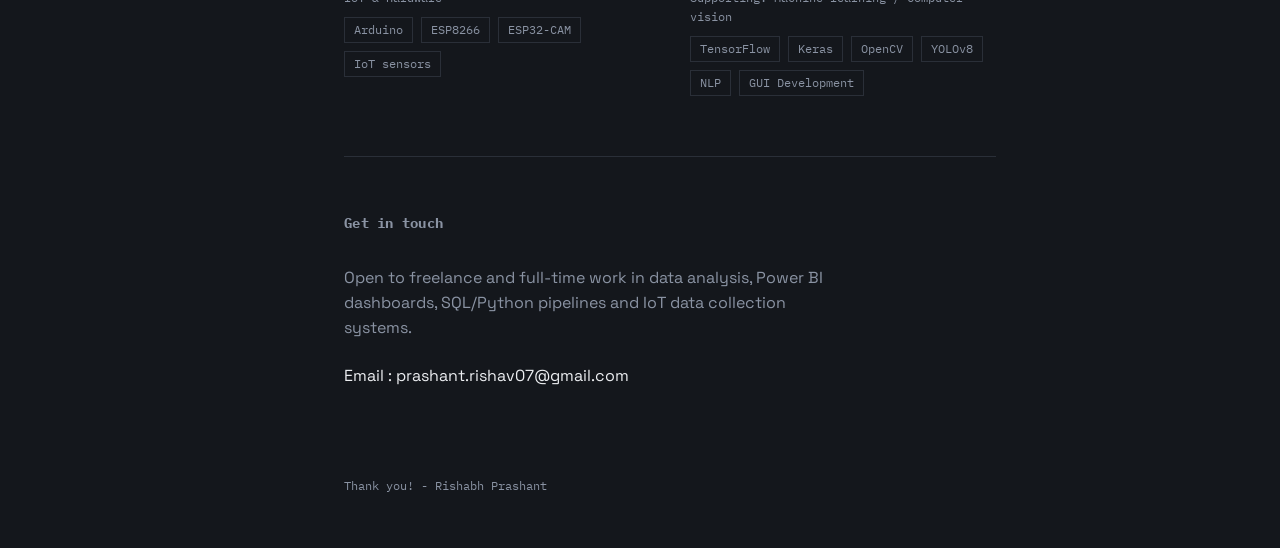
==== commit 5993362b: "Update navigation and section headings in index.html" ====
--- a/index.html
+++ b/index.html
@@ -40,7 +40,7 @@
   </div>
 
   <nav class="side-nav">
-    <a href="#work">Work</a>
+    <a href="#work">Projects</a>
     <a href="#experience">Experience</a>
     <a href="#certificates">Certificates</a>
     <a href="#skills">Skills</a>
@@ -104,7 +104,7 @@
 
   <!-- ================= 4. WORK / PROJECTS ================= -->
   <section class="section" id="work">
-    <h3 class="section-heading">Selected work</h3>
+    <h3 class="section-heading">Projects</h3>
 
     <!-- EDIT: each project below follows problem / approach / result.
          Replace the [Add: ...] lines with real numbers or outcomes. -->
@@ -242,12 +242,13 @@
     <h3 class="section-heading">Get in touch</h3>
     <!-- EDIT: contact blurb -->
     <p class="contact-copy">Open to freelance and full-time work in data analysis, Power BI dashboards, SQL/Python pipelines and IoT data collection systems.</p>
+    <p>Email : prashant.rishav07@gmail.com</p>
     <!-- <a class="cta" href="mailto:rishabhprashant26@gmail.com">Email me</a> -->
   </section>
 
   <footer class="footer">
     <p>Thank you! - Rishabh Prashant</p>
-    <p>Email : prashant.rishav07@gmail.com</p>
+    
   </footer>
 
 </main>
